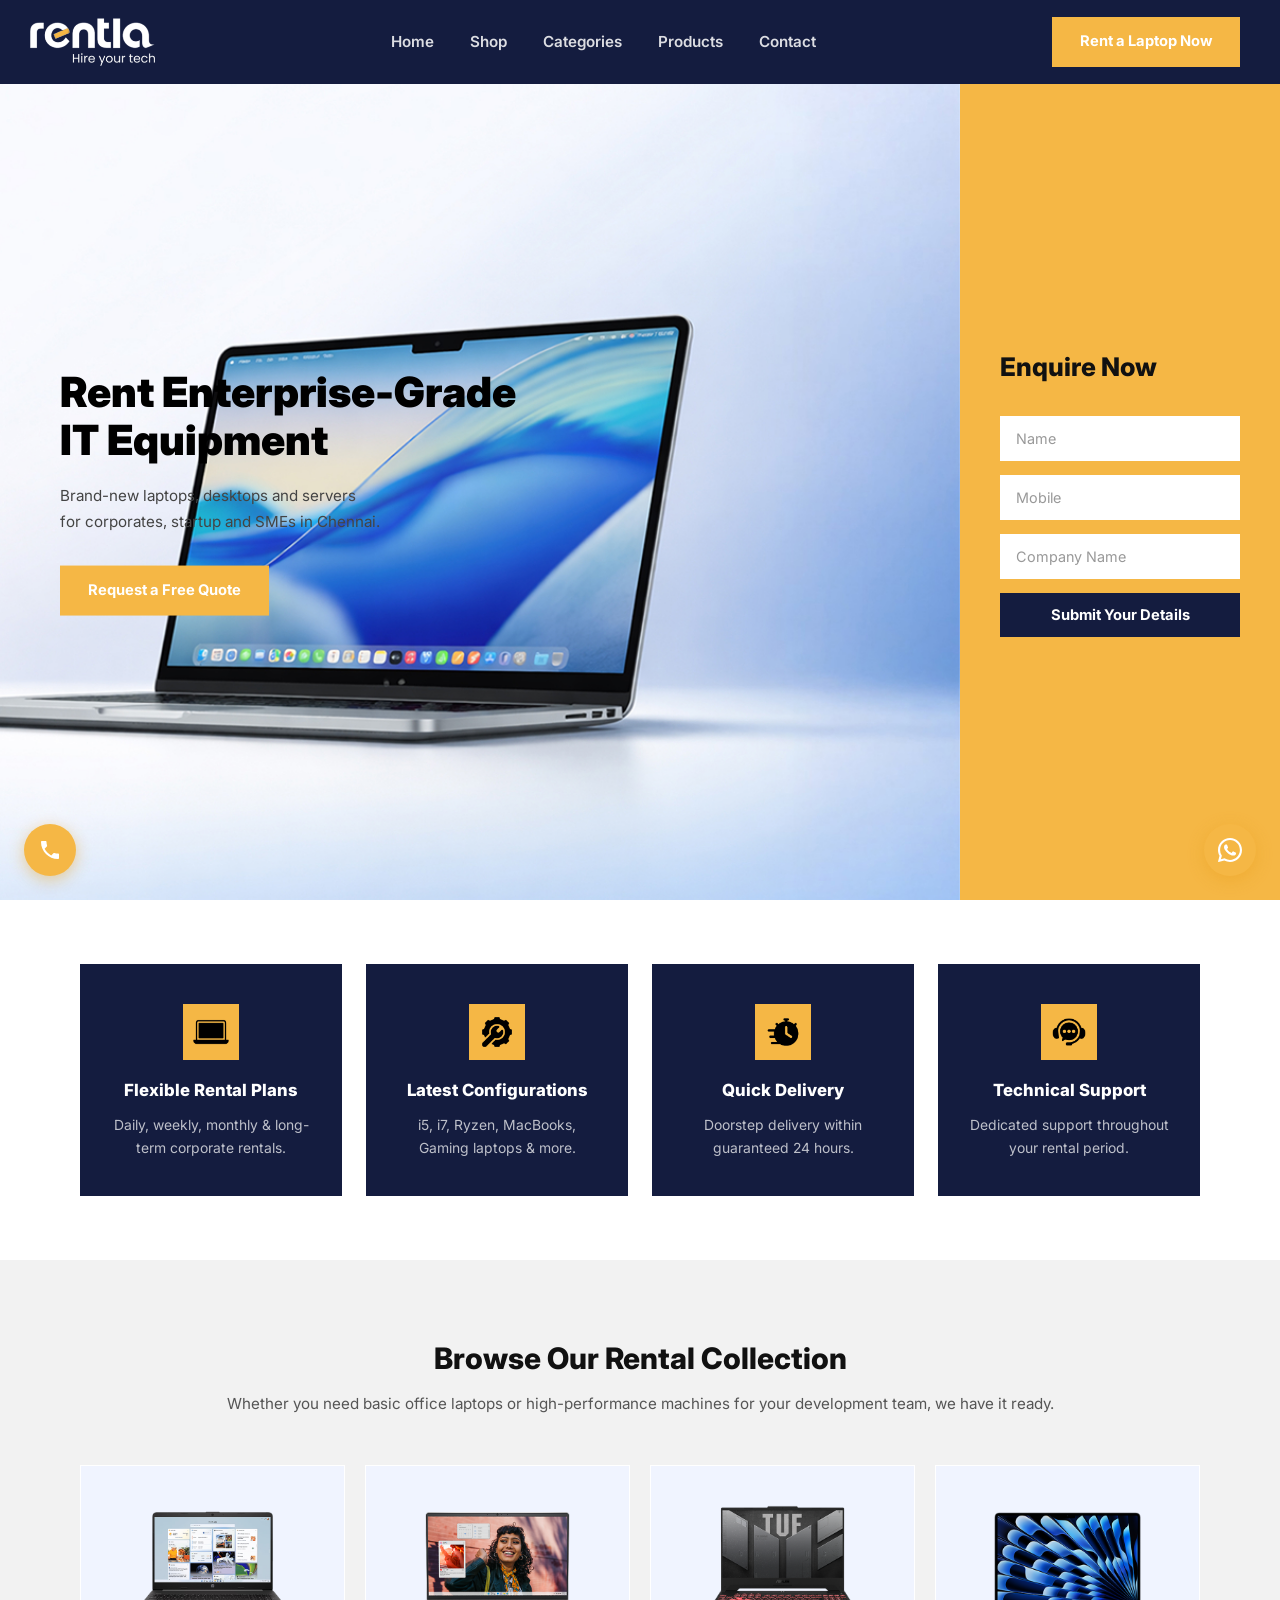
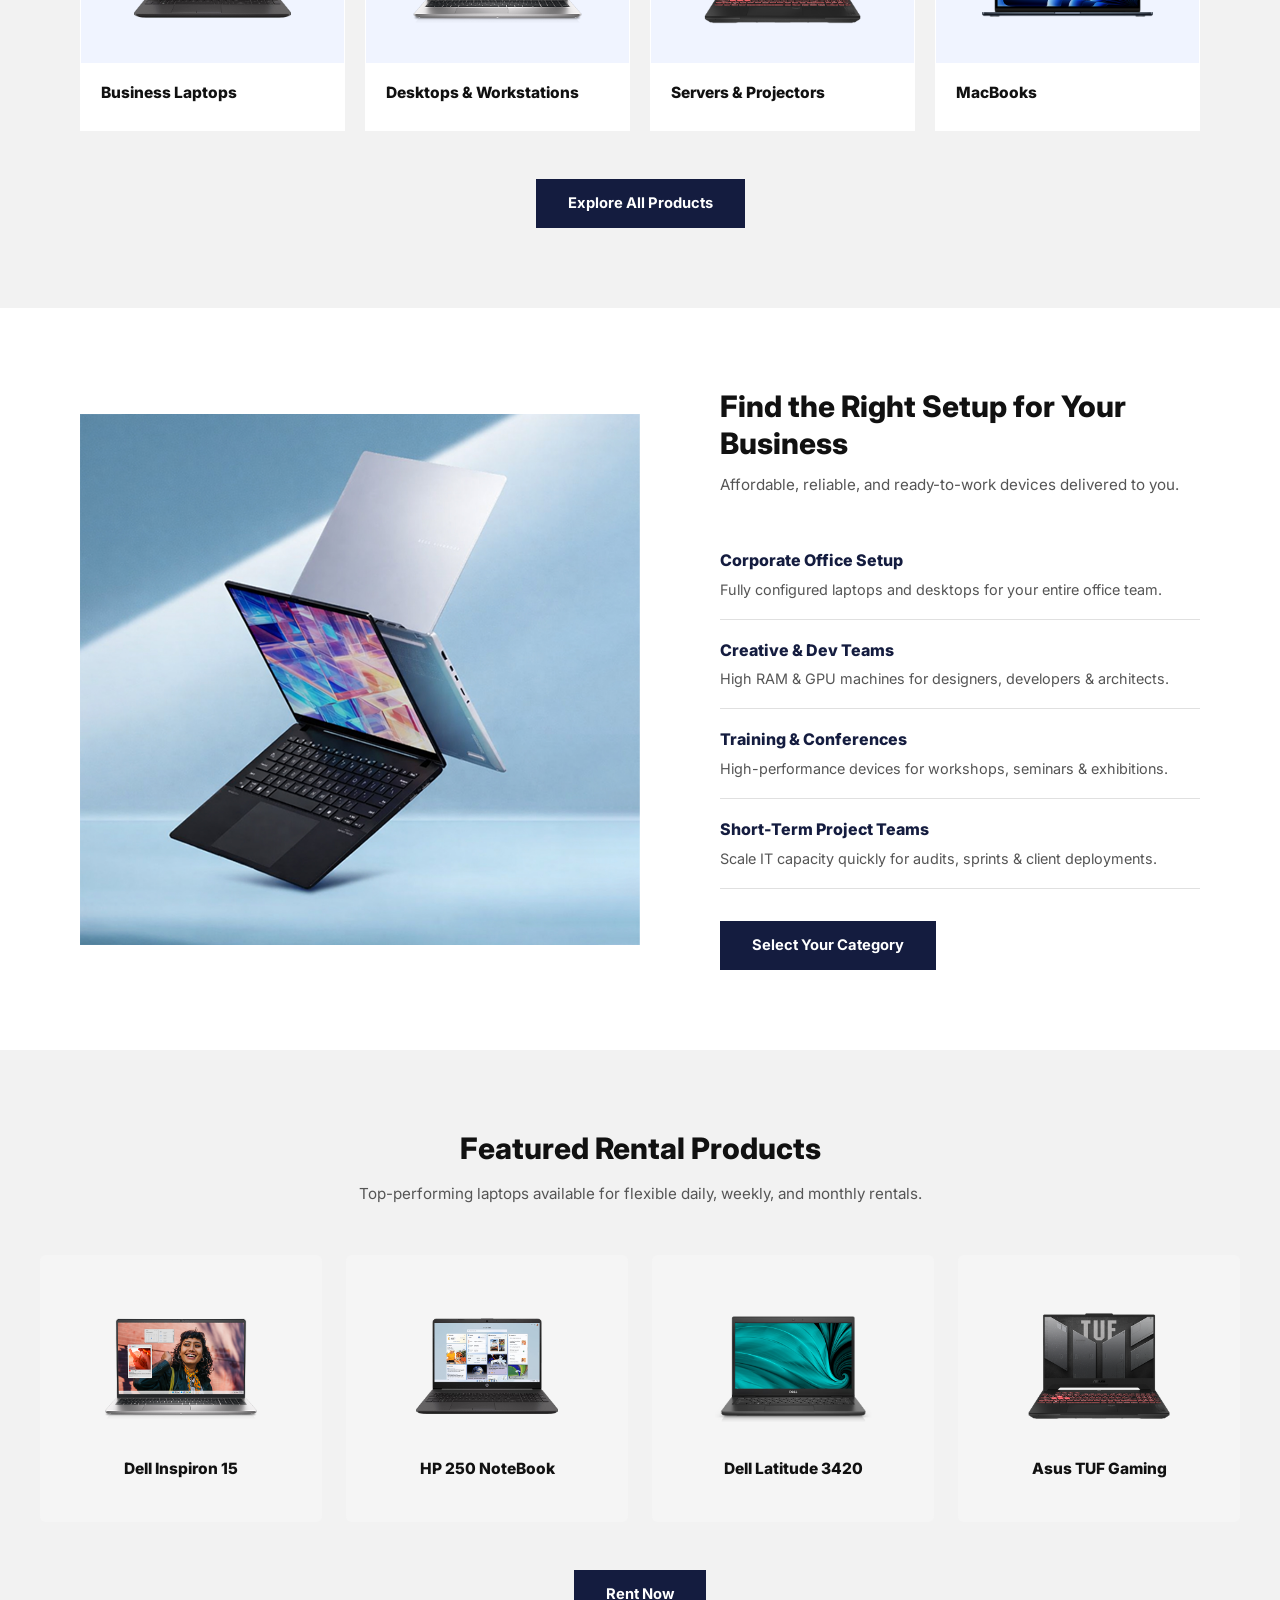
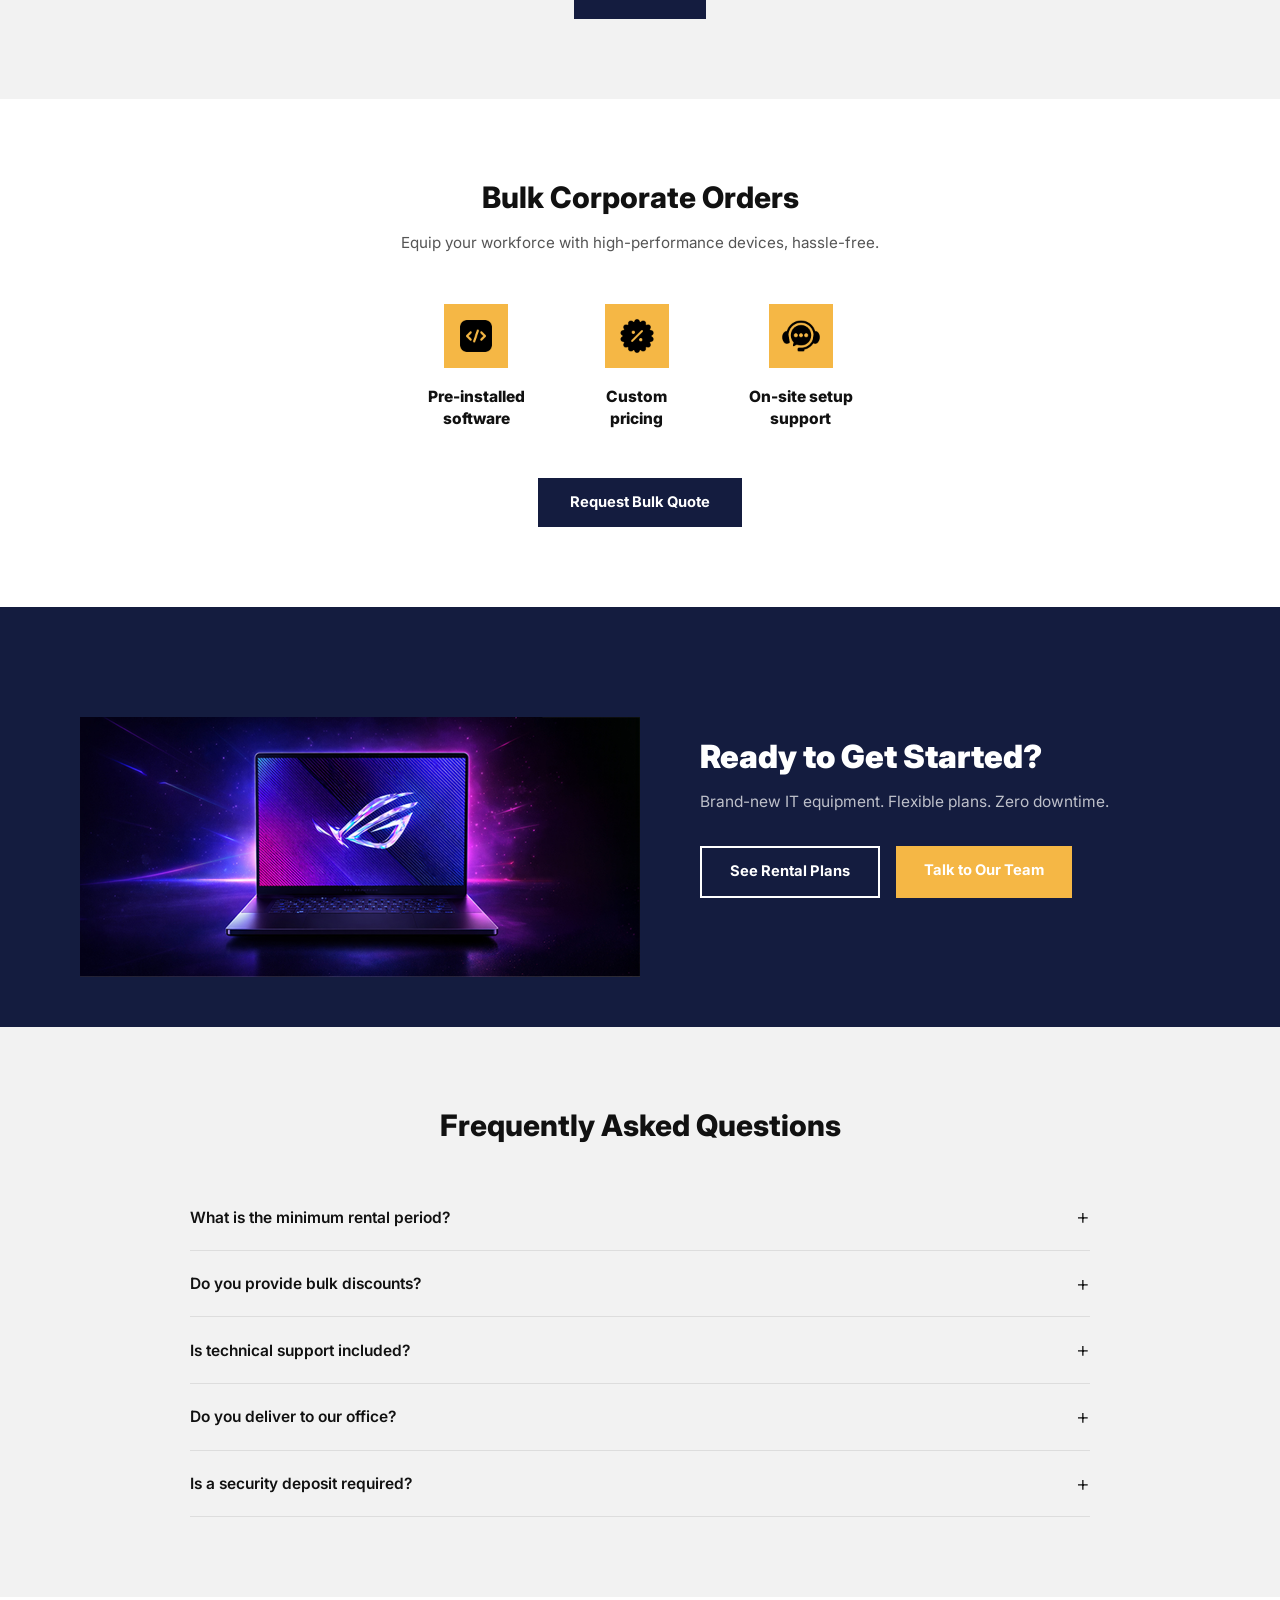
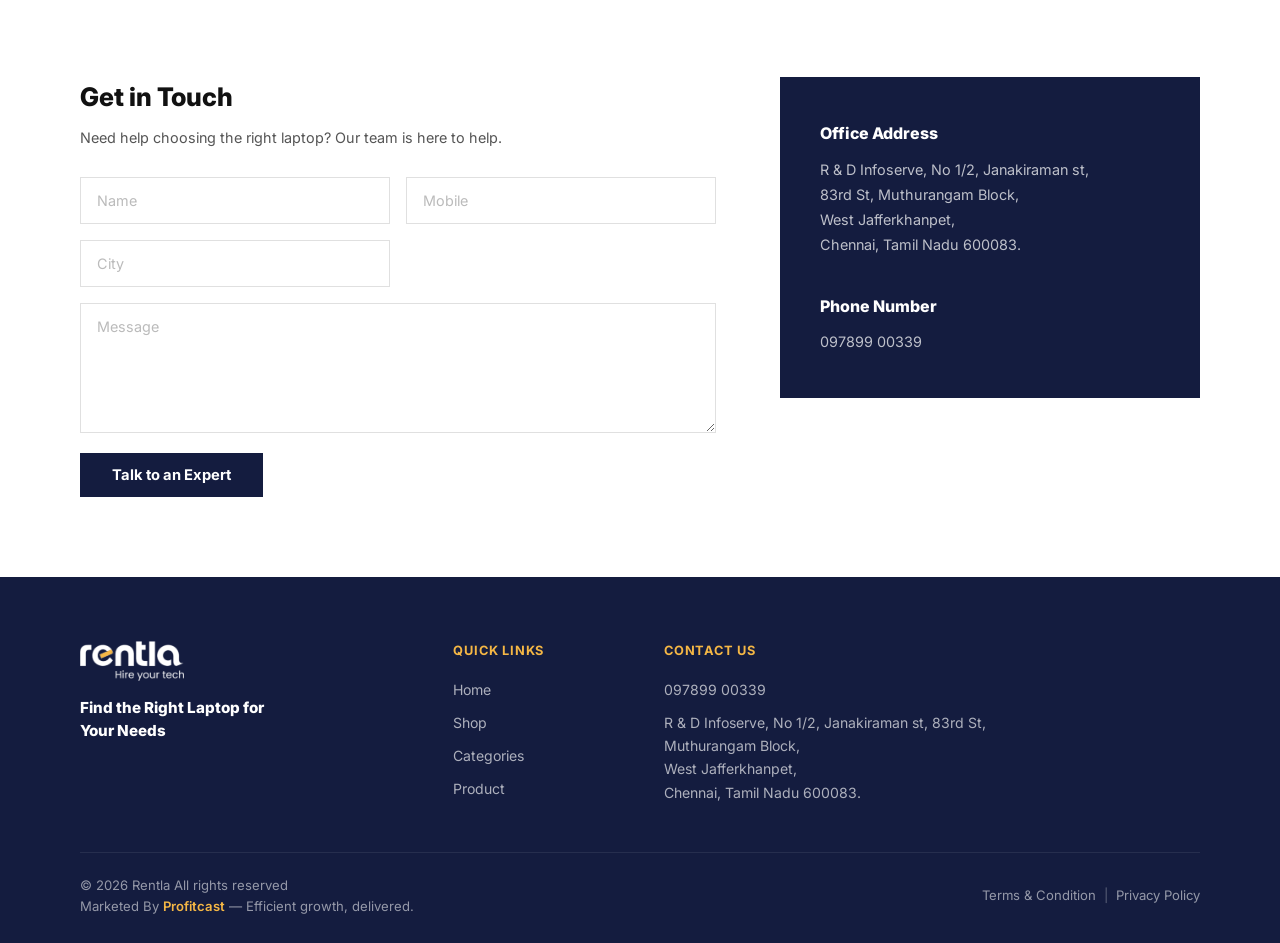
==== index.html @ 2c160d73 "Update project files" ====
<!DOCTYPE html>
<html lang="en">
<head>
  <meta charset="UTF-8" />
  <meta name="viewport" content="width=device-width, initial-scale=1.0" />
  <title>Rentla — Hire Your Tech</title>
  <link rel="stylesheet" href="rentla_style.css" />
  <link rel="preconnect" href="https://fonts.googleapis.com" />
  <link rel="preconnect" href="https://fonts.gstatic.com" crossorigin />
  <link href="https://fonts.googleapis.com/css2?family=Inter:wght@400;500;600;700;800;900&display=swap" rel="stylesheet" />
</head>
<body>

  <!-- ════════════════════════════════
       NAVBAR
  ════════════════════════════════ -->
  <header class="navbar" id="navbar">
    <div class="nav-inner">
      <a href="#home" class="nav-logo">
        <img src="assets/Logo.png" alt="Rentla" class="logo-img" onerror="this.style.display='none'" />
      
      </a>
      <nav class="nav-links">
        <a href="#home">Home</a>
        <a href="#shop">Shop</a>
        <a href="#categories">Categories</a>
        <a href="#products">Products</a>
        <a href="#contact">Contact</a>
      </nav>
      <a href="#contact" class="btn-yellow">Rent a Laptop Now</a>
      <button class="hamburger" id="hamburger"><span></span><span></span><span></span></button>
    </div>
    <div class="mobile-menu" id="mobileMenu">
      <a href="#home">Home</a>
      <a href="#shop">Shop</a>
      <a href="#categories">Categories</a>
      <a href="#products">Products</a>
      <a href="#contact">Contact</a>
    </div>
  </header>

  <!-- ════════════════════════════════
       SECTION 1 — HERO
  ════════════════════════════════ -->
  <section class="hero" id="home">
    <!-- Banner area with content -->
    <div class="hero-banner">
      <img src="assets/Section 1/Hero Banner 1.jpg" alt="Banner" class="hero-banner-img" />
      <div class="hero-text-block">
        <h1 class="hero-heading">Rent Enterprise-Grade IT Equipment</h1>
        <p class="hero-sub">Brand-new laptops, desktops and servers<br> for corporates, startup and SMEs in Chennai.</p>
        <a href="#contact" class="btn-yellow">Request a Free Quote</a>
      </div>
    </div>
    <!-- Form section -->
    <div class="hero-right">
      <div class="hero-form-section">
        <h2 class="form-title">Enquire Now</h2>
        <div class="enquire-form">
          <input type="text" placeholder="Name" class="ef-input" />
          <input type="tel" placeholder="Mobile" class="ef-input" />
          <input type="text" placeholder="Company Name" class="ef-input" />
          <button class="btn-navy btn-full hero-submit">Submit Your Details</button>
        </div>
      </div>
    </div>
  </section>

  <!-- ════════════════════════════════
       SECTION 2 — FEATURES (4 cards)
  ════════════════════════════════ -->
  <section class="features-section">
    <div class="features-inner">
      <div class="feature-card">
        <div class="feat-icon">
          <img src="assets/Section 2/Icon 1.png" alt="Flexible Rental Plans" />
        </div>
        <h3>Flexible Rental Plans</h3>
        <p>Daily, weekly, monthly &amp; long-term corporate rentals.</p>
      </div>
      <div class="feature-card">
        <div class="feat-icon">
          <img src="assets/Section 2/Icon 2.png" alt="Latest Configurations" />
        </div>
        <h3>Latest Configurations</h3>
        <p>i5, i7, Ryzen, MacBooks, Gaming laptops &amp; more.</p>
      </div>
      <div class="feature-card">
        <div class="feat-icon">
          <img src="assets/Section 2/Icon 3.png" alt="Quick Delivery" />
        </div>
        <h3>Quick Delivery</h3>
        <p>Doorstep delivery within guaranteed 24 hours.</p>
      </div>
      <div class="feature-card">
        <div class="feat-icon">
          <img src="assets/Section 2/Icon 4.png" alt="Technical Support" />
        </div>
        <h3>Technical Support</h3>
        <p>Dedicated support throughout your rental period.</p>
      </div>
    </div>
  </section>

  <!-- ════════════════════════════════
       SECTION 3 — BROWSE COLLECTION
  ════════════════════════════════ -->
  <section class="browse-section" id="shop">
    <div class="browse-inner">
      <h2 class="section-heading center">Browse Our Rental Collection</h2>
      <p class="section-sub center">Whether you need basic office laptops or high-performance machines for your development team, we have it ready.</p>
      <div class="browse-grid">
        <div class="browse-card">
            <div class="browse-img-wrap">
            <img src="assets/Section 3/Business Laptops.png" alt="Business Laptops" onerror="this.style.display='none'" />
          </div>
          <p class="browse-label">Business Laptops</p>
        </div>
        <div class="browse-card">
            <div class="browse-img-wrap">
            <img src="assets/Section 3/Student Budget Laptops.png" alt="Desktops & Workstations" onerror="this.style.display='none'" />
          </div>
          <p class="browse-label">Desktops &amp; Workstations</p>
        </div>
        <div class="browse-card">
            <div class="browse-img-wrap">
            <img src="assets/Section 3/Gaming Laptops.png" alt="Servers & Projectors" onerror="this.style.display='none'" />
          </div>
          <p class="browse-label">Servers &amp; Projectors</p>
        </div>
        <div class="browse-card">
            <div class="browse-img-wrap">
            <img src="assets/Section 3/Macbook.png" alt="MacBooks" onerror="this.style.display='none'" />
          </div>
          <p class="browse-label">MacBooks</p>
        </div>
      </div>
      <div class="section-cta-wrap">
        <a href="#shop" class="btn-navy">Explore All Products</a>
      </div>
    </div>
  </section>

  <!-- ════════════════════════════════
       SECTION 4 — FIND RIGHT LAPTOP
  ════════════════════════════════ -->
  <section class="find-section" id="categories">
    <div class="find-inner">
      <div class="find-image">
        <img src="assets/Section 4/Image.png" alt="Laptops" onerror="this.style.display='none'" />
        
      </div>
      <div class="find-content">
        <h2 class="section-heading">Find the Right Setup for Your Business</h2>
        <p class="section-sub">Affordable, reliable, and ready-to-work devices delivered to you.</p>
        <div class="find-list">
          <div class="find-item">
            <h4>Corporate Office Setup</h4>
            <p>Fully configured laptops and desktops for your entire office team.</p>
          </div>
          <div class="find-divider"></div>
          <div class="find-item">
            <h4>Creative &amp; Dev Teams</h4>
            <p>High RAM &amp; GPU machines for designers, developers &amp; architects.</p>
          </div>
          <div class="find-divider"></div>
          <div class="find-item">
            <h4>Training &amp; Conferences</h4>
            <p>High-performance devices for workshops, seminars &amp; exhibitions.</p>
          </div>
          <div class="find-divider"></div>
          <div class="find-item">
            <h4>Short-Term Project Teams</h4>
            <p>Scale IT capacity quickly for audits, sprints &amp; client deployments.</p>
          </div>
          <div class="find-divider"></div>
        </div>
        <a href="#contact" class="btn-navy" style="margin-top:32px;display:inline-block;">Select Your Category</a>
      </div>
    </div>
  </section>

  <!-- ════════════════════════════════
       SECTION 5 — FEATURED PRODUCTS
  ════════════════════════════════ -->
  <section class="products-section" id="products">
    <div class="products-inner">
      <h2 class="section-heading center">Featured Rental Products</h2>
      <p class="section-sub center">Top-performing laptops available for flexible daily, weekly, and monthly rentals.</p>
      <div class="products-grid">
            <div class="product-card">
              <div class="product-img-wrap">
            <img src="assets/Section 5/Lap 1.png" alt="Dell Inspiron 15" onerror="this.style.display='none'" />
              </div>
              <p class="product-label">Dell Inspiron 15</p>
            </div>
            <div class="product-card">
              <div class="product-img-wrap">
            <img src="assets/Section 5/Lap 2.png" alt="HP 250 NoteBook" onerror="this.style.display='none'" />
              </div>
              <p class="product-label">HP 250 NoteBook</p>
            </div>
            <div class="product-card">
              <div class="product-img-wrap">
            <img src="assets/Section 5/Lap 3.png" alt="Dell Latitude 3420" onerror="this.style.display='none'" />
              </div>
              <p class="product-label">Dell Latitude 3420</p>
            </div>
            <div class="product-card">
              <div class="product-img-wrap">
            <img src="assets/Section 5/Lap 4.png" alt="Asus TUF Gaming" onerror="this.style.display='none'" />
          </div>
          <p class="product-label">Asus TUF Gaming</p>
        </div>
      </div>
      <div class="section-cta-wrap">
        <a href="#contact" class="btn-navy">Rent Now</a>
      </div>
    </div>
  </section>

  <!-- ════════════════════════════════
       SECTION 6 — BULK CORPORATE
  ════════════════════════════════ -->
  <section class="bulk-section">
    <div class="bulk-inner">
      <h2 class="section-heading center">Bulk Corporate Orders</h2>
      <p class="section-sub center">Equip your workforce with high-performance devices, hassle-free.</p>
      <div class="bulk-grid">
        <div class="bulk-item">
          <div class="bulk-icon">
            <img src="assets/Section 6/Icon-1.png" alt="Pre-installed software" />
          </div>
          <p class="bulk-label">Pre-installed<br />software</p>
        </div>
        <div class="bulk-item">
          <div class="bulk-icon">
            <img src="assets/Section 6/Icon-2.png" alt="Custom pricing" />
          </div>
          <p class="bulk-label">Custom<br />pricing</p>
        </div>
        <div class="bulk-item">
          <div class="bulk-icon">
            <img src="assets/Section 6/Icon-3.png" alt="On-site setup support" />
          </div>
          <p class="bulk-label">On-site setup<br />support</p>
        </div>
      </div>
      <div class="section-cta-wrap">
        <a href="#contact" class="btn-navy">Request Bulk Quote</a>
      </div>
    </div>
  </section>

  <!-- ════════════════════════════════
       SECTION 7 — CTA BANNER
  ════════════════════════════════ -->
  <section class="cta-banner">
    <div class="cta-inner">
      <div class="cta-image">
        <img src="assets/Section 7/Image.jpg" alt="Gaming Laptop" onerror="this.style.display='none'" />
      </div>
      <div class="cta-content">
        <h2 class="cta-heading">Ready to Get Started?</h2>
        <p class="cta-sub">Brand-new IT equipment. Flexible plans. Zero downtime.</p>
        <div class="cta-btns">
          <a href="#contact" class="btn-outline-white">See Rental Plans</a>
          <a href="#contact" class="btn-yellow">Talk to Our Team</a>
        </div>
      </div>
    </div>
  </section>

  <!-- ════════════════════════════════
       SECTION 8 — FAQ
  ════════════════════════════════ -->
  <section class="faq-section" id="faq">
    <div class="faq-inner">
      <h2 class="section-heading center">Frequently Asked Questions</h2>
      <div class="faq-list">
        <div class="faq-item">
          <button class="faq-q" aria-expanded="false">
            <span>What is the minimum rental period?</span>
            <span class="faq-icon">+</span>
          </button>
          <div class="faq-ans">
            <p>Our minimum rental period is one day. We offer daily, weekly, monthly, and long-term plans built for corporate deployments — from temporary project requirements to full office infrastructure rollouts.</p>
          </div>
        </div>
        <div class="faq-item">
          <button class="faq-q" aria-expanded="false">
            <span>Do you provide bulk discounts?</span>
            <span class="faq-icon">+</span>
          </button>
          <div class="faq-ans">
            <p>Yes. We offer custom pricing for bulk corporate orders. Whether you need 5 devices or 500, our team prepares a tailored quote with dedicated account management and priority service support.</p>
          </div>
        </div>
        <div class="faq-item">
          <button class="faq-q" aria-expanded="false">
            <span>Is technical support included?</span>
            <span class="faq-icon">+</span>
          </button>
          <div class="faq-ans">
            <p>Yes. All rentals include free technical support for the full duration. Our team resolves most business-critical issues within 2–3 hours so your operations face zero unnecessary downtime.</p>
          </div>
        </div>
        <div class="faq-item">
          <button class="faq-q" aria-expanded="false">
            <span>Do you deliver to our office?</span>
            <span class="faq-icon">+</span>
          </button>
          <div class="faq-ans">
            <p>Yes. We guarantee office delivery within 24 hours across Chennai, including OMR, Guindy, and Tambaram — within a 25 km radius. On-site setup support is available for large corporate orders.</p>
          </div>
        </div>
        <div class="faq-item">
          <button class="faq-q" aria-expanded="false">
            <span>Is a security deposit required?</span>
            <span class="faq-icon">+</span>
          </button>
          <div class="faq-ans">
            <p>A refundable security deposit applies to all rentals. The amount depends on equipment type and rental duration, and is fully refunded at the close of your rental agreement.</p>
          </div>
        </div>
      </div>
    </div>
  </section>

  <!-- ════════════════════════════════
       SECTION 9 — CONTACT
  ════════════════════════════════ -->
  <section class="contact-section" id="contact">
    <div class="contact-inner">
      <!-- Left: form -->
      <div class="contact-form-side">
        <h2 class="contact-heading">Get in Touch</h2>
        <p class="contact-sub">Need help choosing the right laptop? Our team is here to help.</p>
        <div class="contact-form-grid">
          <input type="text" placeholder="Name" class="ct-input" />
          <input type="tel" placeholder="Mobile" class="ct-input" />
          <input type="text" placeholder="City" class="ct-input" />
          <textarea placeholder="Message" class="ct-input ct-textarea" rows="5"></textarea>
        </div>
        <button class="btn-navy contact-submit">Talk to an Expert</button>
      </div>
      <!-- Right: info card -->
      <div class="contact-info-card">
        <div class="info-block">
          <h4>Office Address</h4>
          <p>R &amp; D Infoserve, No 1/2, Janakiraman st,<br />83rd St, Muthurangam Block,<br />West Jafferkhanpet,<br />Chennai, Tamil Nadu 600083.</p>
        </div>
        <div class="info-block">
          <h4>Phone Number</h4>
          <p>097899 00339</p>
        </div>
      </div>
    </div>
  </section>

  <!-- ════════════════════════════════
       FOOTER
  ════════════════════════════════ -->
  <footer class="footer">
    <div class="footer-inner">
      <div class="footer-brand">
        <img src="assets/Logo.png" alt="Rentla" class="footer-logo" onerror="this.style.display='none'" />
       
        <p class="footer-tagline">Find the Right Laptop for<br />Your Needs</p>
      </div>
      <div class="footer-col">
        <h4 class="footer-heading">Quick Links</h4>
        <a href="#home">Home</a>
        <a href="#shop">Shop</a>
        <a href="#categories">Categories</a>
        <a href="#products">Product</a>
      </div>
      <div class="footer-col">
        <h4 class="footer-heading">Contact Us</h4>
        <p>097899 00339</p>
        <p>R &amp; D Infoserve, No 1/2, Janakiraman st, 83rd St, Muthurangam Block,<br />West Jafferkhanpet,<br />Chennai, Tamil Nadu 600083.</p>
      </div>
     
    </div>
    <div class="footer-bottom">
      <div>
        <p>© 2026 Rentla All rights reserved</p>
        <p>Marketed By <a href="https://www.profitcast.com" class="pc-link" target="_blank">Profitcast</a> — Efficient growth, delivered.</p>
      </div>
      <div class="footer-legal">
        <a href="#">Terms &amp; Condition</a>
        <span>|</span>
        <a href="#">Privacy Policy</a>
      </div>
    </div>
  </footer>

  <!-- FLOATING BUTTONS -->
  <a href="tel:+919789900339" class="float-wa float-left" aria-label="Call">
    <svg width="24" height="24" viewBox="0 0 24 24" fill="white"><path d="M6.62 10.79c1.44 2.83 3.76 5.14 6.59 6.59l2.2-2.2c.27-.27.67-.36 1.02-.24 1.12.37 2.33.57 3.57.57.55 0 1 .45 1 1V20c0 .55-.45 1-1 1-9.39 0-17-7.61-17-17 0-.55.45-1 1-1h3.5c.55 0 1 .45 1 1 0 1.25.2 2.45.57 3.57.11.35.03.74-.25 1.02l-2.2 2.2z"/></svg>
  </a>
  <a href="https://wa.me/919789900339" class="float-wa float-right" target="_blank" aria-label="WhatsApp">
    <svg width="24" height="24" viewBox="0 0 24 24" fill="white"><path d="M17.472 14.382c-.297-.149-1.758-.867-2.03-.967-.273-.099-.471-.148-.67.15-.197.297-.767.966-.94 1.164-.173.199-.347.223-.644.075-.297-.15-1.255-.463-2.39-1.475-.883-.788-1.48-1.761-1.653-2.059-.173-.297-.018-.458.13-.606.134-.133.298-.347.446-.52.149-.174.198-.298.298-.497.099-.198.05-.371-.025-.52-.075-.149-.669-1.612-.916-2.207-.242-.579-.487-.5-.669-.51-.173-.008-.371-.01-.57-.01-.198 0-.52.074-.792.372-.272.297-1.04 1.016-1.04 2.479 0 1.462 1.065 2.875 1.213 3.074.149.198 2.096 3.2 5.077 4.487.709.306 1.262.489 1.694.625.712.227 1.36.195 1.871.118.571-.085 1.758-.719 2.006-1.413.248-.694.248-1.289.173-1.413-.074-.124-.272-.198-.57-.347z"/><path d="M12 0C5.373 0 0 5.373 0 12c0 2.122.558 4.118 1.535 5.846L.057 23.429a.5.5 0 0 0 .514.571l5.701-1.496A11.94 11.94 0 0 0 12 24c6.627 0 12-5.373 12-12S18.627 0 12 0zm0 21.9a9.88 9.88 0 0 1-5.031-1.374l-.36-.214-3.733.979.996-3.648-.235-.374A9.865 9.865 0 0 1 2.1 12C2.1 6.534 6.534 2.1 12 2.1S21.9 6.534 21.9 12 17.466 21.9 12 21.9z"/></svg>
  </a>

  <script src="rentla_script.js"></script>
  <script>window.$zoho=window.$zoho || {};$zoho.salesiq=$zoho.salesiq||{ready:function(){}}</script><script id="zsiqscript" src="https://salesiq.zohopublic.in/widget?wc=siq452d824dff8b361546d7affd95828c3ce24833e0c19e27c3ea6c1179c3ddd22b" defer></script>
</body>
</html>
---- rentla_style.css ----
/* ══════════════════════════════════════════
   RENTLA — rentla_style.css
   Palette: Navy #141C3F | Yellow #F5B745 | Primary #FFFFFF | Secondary #F2F2F2
   Typography: Inter
   Sharp edges: border-radius: 0 everywhere
══════════════════════════════════════════ */

/* ── VARIABLES ── */
:root {
  --navy:       #141C3F;
  --navy-mid:   #1a2552;
  --navy-light: #202e65;
  --yellow:     #F5B745;
  --yellow-dark:#d99d2a;
  --primary:    #FFFFFF;
  --secondary:  #F2F2F2;
  --white:      #FFFFFF;
  --gray-bg:    #F2F2F2;
  --gray-light: #f7f7f7;
  --text:       #111111;
  --text-muted: #555555;
  --border:     #e0e0e0;
  --font:       'Inter', sans-serif;
  --max-w:      1360px;
  --sp-lg:      80px;
  --sp-md:      60px;
  --radius:     0;   /* Sharp edges everywhere */
}

/* ── RESET ── */
*, *::before, *::after { box-sizing: border-box; margin: 0; padding: 0; }
html { scroll-behavior: smooth; }
body { font-family: var(--font); color: var(--text); background: var(--white); line-height: 1.6; overflow-x: hidden; }
img { max-width: 100%; height: auto; display: block; }
a { text-decoration: none; color: inherit; }

/* ── SHARED ── */
.section-heading {
  font-size: 1.85rem;
  font-weight: 800;
  color: var(--text);
  margin-bottom: 14px;
  line-height: 1.25;
}
.section-heading.center { text-align: center; }
.section-sub {
  font-size: 0.95rem;
  color: var(--text-muted);
  line-height: 1.7;
  margin-bottom: 48px;
}
.section-sub.center { text-align: center; }
.section-cta-wrap { text-align: center; margin-top: 48px; }

/* ── BUTTONS — ALL SHARP ── */
.btn-yellow {
  display: inline-block;
  background: var(--yellow);
  color: var(--white);
  font-family: var(--font);
  font-size: 0.92rem;
  font-weight: 700;
  padding: 13px 28px;
  border: none;
  border-radius: var(--radius);
  cursor: pointer;
  transition: background 0.2s;
  white-space: nowrap;
}
.btn-yellow:hover { background: var(--yellow-dark); }

.btn-navy {
  display: inline-block;
  background: var(--navy);
  color: var(--white);
  font-family: var(--font);
  font-size: 0.92rem;
  font-weight: 700;
  padding: 13px 32px;
  border: none;
  border-radius: var(--radius);
  cursor: pointer;
  transition: background 0.2s;
  white-space: nowrap;
}
.btn-navy:hover { background: var(--navy-light); }

.btn-outline-white {
  display: inline-block;
  background: transparent;
  color: var(--white);
  font-family: var(--font);
  font-size: 0.92rem;
  font-weight: 700;
  padding: 12px 28px;
  border: 2px solid var(--white);
  border-radius: var(--radius);
  cursor: pointer;
  transition: all 0.2s;
  white-space: nowrap;
}
.btn-outline-white:hover { background: rgba(255,255,255,0.1); }

.btn-full { width: 100%; text-align: center; }

/* ══════════════════════════════════════════
   NAVBAR
══════════════════════════════════════════ */
.navbar {
  position: sticky;
  top: 0;
  z-index: 1000;
  background: var(--navy);
}
.nav-inner {
  max-width: var(--max-w);
  margin: 0 auto;
  padding: 0 40px;
  height: 84px;
  display: flex;
  align-items: center;
  gap: 48px;
}
.nav-logo { display: flex; align-items: flex-start; flex-direction: column; flex-shrink: 0; margin-left: -10px; }
.logo-img { height: 48px; width: auto; }
.logo-fallback { display: flex; flex-direction: column; line-height: 1; }
.logo-name {
  font-size: 1.6rem;
  font-weight: 900;
  font-style: italic;
  letter-spacing: -0.5px;
}
.logo-tag {
  font-size: 0.72rem;
  font-weight: 400;
  color: rgba(255,255,255,0.65);
  margin-top: 1px;
  letter-spacing: 0.2px;
}
.nav-links {
  display: flex;
  align-items: center;
  gap: 36px;
  flex: 1;
  justify-content: center;
}
.nav-links a {
  font-size: 0.95rem;
  font-weight: 600;
  color: rgba(255,255,255,0.85);
  transition: color 0.2s;
}
.nav-links a:hover { color: var(--white); }
.hamburger {
  display: none;
  flex-direction: column;
  gap: 5px;
  background: none;
  border: none;
  cursor: pointer;
  padding: 4px;
  margin-left: auto;
}
.hamburger span { display: block; width: 24px; height: 2px; background: var(--white); transition: all 0.3s; }
.mobile-menu {
  display: none;
  flex-direction: column;
  padding: 16px 40px 20px;
  border-top: 1px solid rgba(255,255,255,0.1);
  gap: 12px;
  background: var(--navy);
}
.mobile-menu.open { display: flex; }
.mobile-menu a { font-size: 0.95rem; font-weight: 600; color: rgba(255,255,255,0.85); padding: 6px 0; }

/* ══════════════════════════════════════════
   SECTION 1 — HERO
══════════════════════════════════════════ */
.hero {
  display: grid;
  grid-template-columns: 3fr 1fr;
  min-height: calc(100vh - 84px);
  position: relative;
}

/* Banner area with content */
.hero-banner {
  padding: 0;
  display: grid;
  grid-template-rows: 1fr;
  position: relative;
  min-height: calc(100vh - 84px);
  overflow: hidden;
  width: 100%;
}
.hero-banner-img {
  width: 100%;
  height: 100%;
  min-height: calc(100vh - 84px);
  object-fit: cover;
  object-position:right center;
  display: block;
  grid-row: 1;
  grid-column: 1;
}
.hero-text-block {
  max-width: 500px;
  position: absolute;
  top: 50%;
  left: 60px;
  transform: translateY(-50%);
  z-index: 2;
  padding: 0;
  grid-row: 1;
  grid-column: 1;
}
.hero-heading {
  font-size: 2.6rem;
  font-weight: 900;
  color: #000000;
  line-height: 1.15;
  margin-bottom: 18px;
}
.hero-sub {
  font-size: 0.95rem;
  color: #444444;
  line-height: 1.7;
  margin-bottom: 32px;
}

/* Right: yellow/amber form panel */
.hero-right {
  display: flex;
  flex-direction: column;
  justify-content: center;
  position: relative;
  min-height: calc(100vh - 84px);
  height: 100%;
  z-index: 10;
  overflow: hidden;
}
.hero-form-section {
  background: var(--yellow);
  padding: 56px 40px;
  display: flex;
  flex-direction: column;
  justify-content: center;
  position: relative;
  height: 100%;
  min-height: calc(100vh - 84px);
}
.form-title {
  font-size: 1.6rem;
  font-weight: 800;
  color: var(--text);
  margin-bottom: 28px;
}
.enquire-form { display: flex; flex-direction: column; gap: 14px; }
.ef-input {
  width: 100%;
  background: var(--white);
  border: none;
  border-radius: var(--radius);
  padding: 14px 16px;
  font-family: var(--font);
  font-size: 0.9rem;
  color: var(--text);
  outline: none;
  transition: box-shadow 0.2s;
}
.ef-input::placeholder { color: #999; }
.ef-input:focus { box-shadow: 0 0 0 2px var(--navy); }

/* ══════════════════════════════════════════
   SECTION 2 — FEATURES
══════════════════════════════════════════ */
.features-section { background: var(--primary); padding: 64px 80px; }
.features-inner {
  max-width: var(--max-w);
  margin: 0 auto;
  display: grid;
  grid-template-columns: repeat(4, 1fr);
  gap: 24px;
}
.feature-card {
  background: var(--navy);
  padding: 40px 28px 36px;
  display: flex;
  flex-direction: column;
  align-items: center;
  gap: 20px;
  border-radius: var(--radius);
  transition: transform 0.2s;
}
.feature-card:hover { transform: translateY(-4px); }
.feat-icon {
  width: 56px;
  height: 56px;
  background: var(--yellow);
  border-radius: var(--radius);
  display: flex;
  align-items: center;
  justify-content: center;
  flex-shrink: 0;
}
.feat-icon img {
  width: 100%;
  height: 100%;
  object-fit: contain;
  display: block;
}
.feature-card h3 {
  font-size: 1.05rem;
  font-weight: 800;
  color: var(--white);
  line-height: 1.3;
  text-align: center;
  width: 100%;
}
.feature-card p {
  font-size: 0.87rem;
  color: rgba(255,255,255,0.72);
  line-height: 1.65;
  margin-top: -8px;
  text-align: center;
  width: 100%;
}

/* ══════════════════════════════════════════
   SECTION 3 — BROWSE COLLECTION
══════════════════════════════════════════ */
.browse-section { background: var(--secondary); padding: var(--sp-lg) 80px; }
.browse-inner { max-width: var(--max-w); margin: 0 auto; }
.browse-grid {
  display: grid;
  grid-template-columns: repeat(4, 1fr);
  gap: 20px;
}
.browse-card {
  background: var(--white);
  border-radius: var(--radius);
  overflow: hidden;
  padding: 0 0 24px;
  border: 1.5px solid transparent;
  transition: border-color 0.2s, box-shadow 0.2s;
  cursor: pointer;
}
.browse-card:hover { border-color: var(--navy); box-shadow: 0 4px 16px rgba(0,0,0,0.08); }
.browse-card.active { border-color: var(--navy); }
.browse-img-wrap {
  position: relative;
  width: 100%;
  aspect-ratio: 4/3;
  background: #f0f4ff;
  display: flex;
  align-items: center;
  justify-content: center;
  overflow: hidden;
}
.browse-img-wrap img { width: 100%; max-width: 100%; height: auto; object-fit: contain; padding: 20px; }
.browse-label {
  font-size: 0.97rem;
  font-weight: 800;
  color: var(--text);
  padding: 18px 20px 0;
}
.browse-label.navy { color: var(--navy); }

/* ══════════════════════════════════════════
   SECTION 4 — FIND RIGHT LAPTOP
══════════════════════════════════════════ */
.find-section { background: var(--primary); padding: var(--sp-lg) 80px; }
.find-inner {
  max-width: var(--max-w);
  margin: 0 auto;
  display: grid;
  grid-template-columns: 560px 1fr;
  gap: 80px;
  align-items: center;
}
/* .find-image {
  position: relative;
  border-radius: var(--radius);
  overflow: hidden;
  min-height: 440px;
  background: #ddeaff;
  display: flex;
  align-items: center;
  justify-content: center;
} */
.find-image img { width: 100%; max-width: 100%; height: auto; object-fit: cover; }
.find-content .section-heading { margin-bottom: 10px; }
.find-content .section-sub { margin-bottom: 32px; }
.find-list { margin-top: 28px; }
.find-item { padding: 18px 0; }
.find-item h4 {
  font-size: 1rem;
  font-weight: 800;
  color: var(--navy);
  margin-bottom: 4px;
}
.find-item p { font-size: 0.9rem; color: var(--text-muted); line-height: 1.6; }
.find-divider { height: 1px; background: var(--border); }

/* ══════════════════════════════════════════
   SECTION 5 — FEATURED PRODUCTS
══════════════════════════════════════════ */
.products-section {
  background: var(--secondary);
  padding: 80px 0;
}
.products-inner {
  max-width: var(--max-w);
  margin: 0 auto;
  padding: 0 40px;
}
.products-grid {
  display: grid;
  grid-template-columns: repeat(4, 1fr);
  gap: 24px;
  margin-bottom: 48px;
}
.product-card {
  background: #f5f5f5;
  border-radius: 6px;
  padding: 40px;
  display: flex;
  flex-direction: column;
  align-items: center;
  text-align: center;
  transition: transform 0.2s;
  cursor: pointer;
}
.product-card:hover { transform: translateY(-4px); }
.product-img-wrap {
  display: flex;
  align-items: center;
  justify-content: center;
  position: relative;
  margin-bottom: 20px;
  width: 100%;
}
.product-img-wrap img {
  max-width: 220px;
  width: 100%;
  height: auto;
  object-fit: contain;
  display: block;
}
.product-label {
  font-size: 0.97rem;
  font-weight: 800;
  color: var(--text);
  text-align: center;
  margin: 0;
}

/* ══════════════════════════════════════════
   SECTION 6 — BULK CORPORATE
══════════════════════════════════════════ */
.bulk-section { background: var(--primary); padding: var(--sp-lg) 80px; }
.bulk-inner { max-width: var(--max-w); margin: 0 auto; }
.bulk-grid {
  display: flex;
  justify-content: center;
  gap: 80px;
  margin-top: 16px;
}
.bulk-item { display: flex; flex-direction: column; align-items: center; gap: 18px; max-width: 200px; }
.bulk-icon {
  width: 64px;
  height: 64px;
  background: var(--yellow);
  border-radius: var(--radius);
  display: flex;
  align-items: center;
  justify-content: center;
  flex-shrink: 0;
}
.bulk-icon img {
  width: 100%;
  height: 100%;
  object-fit: contain;
  display: block;
}
.bulk-label {
  font-size: 0.97rem;
  font-weight: 800;
  color: var(--text);
  text-align: center;
  line-height: 1.4;
}

/* ══════════════════════════════════════════
   SECTION 7 — CTA BANNER
══════════════════════════════════════════ */
.cta-banner { background: var(--navy); }
.cta-inner {
  max-width: var(--max-w);
  margin: 0 auto;
  padding: 0 80px;
  display: grid;
  grid-template-columns: 560px 1fr;
  gap: 60px;
  align-items: center;
  min-height: 420px;
}
.cta-image {
  position: relative;
  min-height: 320px;
  display: flex;
  align-items: flex-end;
  justify-content: center;
}
.cta-image img { max-width: 100%; max-height: 380px; height: auto; object-fit: contain; }
.cta-content { padding: 60px 0; }
.cta-heading {
  font-size: 2rem;
  font-weight: 900;
  color: var(--white);
  margin-bottom: 12px;
  line-height: 1.25;
}
.cta-sub {
  font-size: 0.97rem;
  color: rgba(255,255,255,0.72);
  line-height: 1.65;
  margin-bottom: 32px;
}
.cta-btns { display: flex; gap: 16px; flex-wrap: wrap; }

/* ══════════════════════════════════════════
   SECTION 8 — FAQ
══════════════════════════════════════════ */
.faq-section { background: var(--secondary); padding: var(--sp-lg) 80px; }
.faq-inner { max-width: var(--max-w); margin: 0 auto; }
.faq-list { max-width: 900px; margin: 0 auto; margin-top: 40px; }
.faq-item { border-bottom: 1px solid #ddd; }
.faq-q {
  width: 100%;
  background: none;
  border: none;
  display: flex;
  align-items: center;
  justify-content: space-between;
  padding: 22px 0;
  cursor: pointer;
  font-family: var(--font);
  font-size: 0.97rem;
  font-weight: 600;
  color: var(--text);
  text-align: left;
  gap: 24px;
  transition: color 0.2s;
}
.faq-q:hover { color: var(--navy); }
.faq-icon {
  font-size: 1.35rem;
  font-weight: 300;
  color: var(--text);
  flex-shrink: 0;
  line-height: 1;
  transition: transform 0.25s;
}
.faq-q[aria-expanded="true"] .faq-icon { transform: rotate(45deg); }
.faq-ans {
  max-height: 0;
  overflow: hidden;
  transition: max-height 0.35s ease, padding 0.25s;
}
.faq-ans.open { max-height: 300px; padding-bottom: 20px; }
.faq-ans p { font-size: 0.92rem; color: var(--text-muted); line-height: 1.75; }

/* ══════════════════════════════════════════
   SECTION 9 — CONTACT
══════════════════════════════════════════ */
.contact-section { background: var(--primary); padding: var(--sp-lg) 80px; }
.contact-inner {
  max-width: var(--max-w);
  margin: 0 auto;
  display: grid;
  grid-template-columns: 1fr 420px;
  gap: 64px;
  align-items: start;
}
.contact-heading {
  font-size: 1.6rem;
  font-weight: 800;
  color: var(--text);
  margin-bottom: 8px;
}
.contact-sub { font-size: 0.9rem; color: var(--text-muted); margin-bottom: 28px; }
.contact-form-grid {
  display: grid;
  grid-template-columns: 1fr 1fr;
  gap: 16px;
  margin-bottom: 16px;
}
.ct-input {
  width: 100%;
  background: var(--white);
  border: 1.5px solid var(--border);
  border-radius: var(--radius);
  padding: 14px 16px;
  font-family: var(--font);
  font-size: 0.9rem;
  color: var(--text);
  outline: none;
  transition: border-color 0.2s;
}
.ct-input:focus { border-color: var(--navy); }
.ct-input::placeholder { color: #bbb; }
.ct-textarea { grid-column: 1 / -1; resize: vertical; min-height: 130px; }
.contact-submit { margin-top: 4px; }
/* Info card */
.contact-info-card {
  background: var(--navy);
  padding: 44px 40px;
  border-radius: var(--radius);
  display: flex;
  flex-direction: column;
  gap: 36px;
}
.info-block h4 {
  font-size: 1rem;
  font-weight: 800;
  color: var(--white);
  margin-bottom: 10px;
}
.info-block p {
  font-size: 0.9rem;
  color: rgba(255,255,255,0.72);
  line-height: 1.75;
}

/* ══════════════════════════════════════════
   FOOTER
══════════════════════════════════════════ */
.footer { background: var(--navy); padding: 64px 80px 0; }
.footer-inner {
  max-width: var(--max-w);
  margin: 0 auto;
  display: grid;
  grid-template-columns: 2fr 1fr 2fr 1fr;
  gap: 48px;
  padding-bottom: 48px;
  border-bottom: 1px solid rgba(255,255,255,0.08);
}
.footer-logo { height: 40px; width: auto; margin-bottom: 10px; }
.footer-logo-fallback { display: flex; flex-direction: column; line-height: 1; margin-bottom: 10px; }
.footer-logo-name {
  font-size: 1.5rem;
  font-weight: 900;
  font-style: italic;
  color: var(--white);
  letter-spacing: -0.5px;
}
.footer-logo-tag {
  font-size: 0.7rem;
  font-weight: 400;
  color: rgba(255,255,255,0.55);
  margin-top: 1px;
}
.footer-tagline {
  font-size: 0.95rem;
  font-weight: 800;
  color: var(--white);
  line-height: 1.5;
  margin-top: 16px;
}
.footer-col { display: flex; flex-direction: column; gap: 10px; }
.footer-heading {
  font-size: 0.8rem;
  font-weight: 700;
  color: var(--yellow);
  letter-spacing: 0.8px;
  text-transform: uppercase;
  margin-bottom: 6px;
}
.footer-col a, .footer-col p {
  font-size: 0.88rem;
  color: rgba(255,255,255,0.65);
  line-height: 1.65;
  transition: color 0.2s;
}
.footer-col a:hover { color: var(--white); }
.footer-bottom {
  max-width: var(--max-w);
  margin: 0 auto;
  padding: 22px 0 26px;
  display: flex;
  align-items: center;
  justify-content: space-between;
  gap: 20px;
  flex-wrap: wrap;
}
.footer-bottom p { font-size: 0.82rem; color: rgba(255,255,255,0.55); }
.pc-link { color: var(--yellow); font-weight: 600; }
.footer-legal {
  display: flex;
  gap: 8px;
  align-items: center;
  font-size: 0.82rem;
  color: rgba(255,255,255,0.55);
}
.footer-legal a:hover { color: var(--white); }
.footer-legal span { color: rgba(255,255,255,0.3); }

/* ══════════════════════════════════════════
   FLOATING BUTTONS
══════════════════════════════════════════ */
.float-wa {
  position: fixed;
  bottom: 24px;
  width: 52px;
  height: 52px;
  background: var(--yellow);
  border-radius: 50%;
  display: flex;
  align-items: center;
  justify-content: center;
  box-shadow: 0 4px 16px rgba(232,160,32,0.45);
  z-index: 999;
  transition: transform 0.2s, box-shadow 0.2s;
}
.float-wa:hover { transform: scale(1.08); box-shadow: 0 6px 24px rgba(232,160,32,0.55); }
.float-left { left: 24px; }
.float-right { right: 24px; }

/* ══════════════════════════════════════════
   RESPONSIVE
══════════════════════════════════════════ */
@media (max-width: 1200px) {
  .features-inner { grid-template-columns: repeat(2, 1fr); }
  .browse-grid { grid-template-columns: repeat(2, 1fr); }
  .find-inner { grid-template-columns: 1fr 1fr; gap: 48px; }
  .cta-inner { grid-template-columns: 1fr 1fr; padding: 0 48px; }
  .footer-inner { grid-template-columns: 1fr 1fr; gap: 32px; }
  .products-grid { grid-template-columns: repeat(2, 1fr); }
}

/* Tablet View (≤1024px) */
@media (max-width: 1024px) {
  .hero-heading { font-size: 2.2rem; }
  .hero-sub { font-size: 0.9rem; }
  .hero-banner-img { object-fit: cover; }
  .hero-form-section { padding: 48px 32px; }
}

/* Mobile View (≤768px) */
@media (max-width: 768px) {
  /* Header - Mobile Layout */
  .nav-inner {
    padding: 0 20px;
    justify-content: center;
    gap: 0;
    position: relative;
  }
  .nav-logo {
    margin-left: auto;
    margin-right: auto;
    position: absolute;
    left: 50%;
    transform: translateX(-50%);
  }
  .nav-links,
  .nav-inner > .btn-yellow {
    display: none;
  }
  .hamburger {
    display: flex;
    margin-left: auto;
    position: relative;
    z-index: 10;
  }

  /* Hero Section - Mobile Stacking */
  .hero {
    grid-template-columns: 1fr;
    min-height: auto;
    display: flex;
    flex-direction: column;
  }
  .hero-banner {
    padding: 40px 20px 0;
    min-height: auto;
    order: 1;
    position: relative;
    display: flex;
    flex-direction: column;
    background: none;
    overflow: visible;
    grid-template-rows: none;
  }
  .hero-banner-img {
    order: 4;
    width: 100%;
    height: auto;
    min-height: auto;
    max-height: 400px;
    object-fit: contain;
    object-position: center;
    margin: 0 auto 32px;
    padding: 0 20px;
    position: relative;
    display: block;
    grid-row: auto;
    grid-column: auto;
  }
  .hero-text-block {
    position: relative;
    top: auto;
    left: auto;
    transform: none;
    max-width: 100%;
    order: 1;
    margin-bottom: 24px;
    padding: 0;
    z-index: 1;
  }
  .hero-heading {
    font-size: 1.8rem;
    margin-bottom: 16px;
  }
  .hero-sub {
    font-size: 0.9rem;
    margin-bottom: 24px;
  }
  .hero-text-block .btn-yellow {
    display: inline-block;
    width: auto;
    margin-bottom: 32px;
  }
  .hero-right {
    min-height: auto;
    order: 5;
    position: relative;
    width: 100%;
    z-index: 1;
  }
  .hero-form-section {
    padding: 40px 20px;
    min-height: auto;
    height: auto;
  }

  /* Other Sections */
  .features-section { padding: 48px 20px; }
  .browse-section,
  .find-section,
  .bulk-section,
  .faq-section,
  .contact-section {
    padding: 48px 20px;
  }
  .products-section { padding: 60px 0; }
  .products-inner { padding: 0 20px; }
  .products-grid { grid-template-columns: 1fr; gap: 20px; }
  .find-inner { grid-template-columns: 1fr; }
  .contact-inner { grid-template-columns: 1fr; }
  .cta-inner { grid-template-columns: 1fr; padding: 40px 20px; }
  .cta-image { min-height: 200px; }
  .footer { padding: 40px 20px 0; }
  .footer-inner { grid-template-columns: 1fr; }
  .bulk-grid { flex-direction: column; align-items: center; gap: 40px; }
  .browse-grid { grid-template-columns: 1fr 1fr; }
  .features-inner { grid-template-columns: 1fr; }
  .contact-form-grid { grid-template-columns: 1fr; }
  .footer-bottom { flex-direction: column; align-items: flex-start; }
  .cta-btns { flex-direction: column; }
  .product-card { padding: 30px 20px; }
}

/* Small Mobile (≤600px) */
@media (max-width: 600px) {
  .hero-heading { font-size: 1.6rem; }
  .hero-sub { font-size: 0.85rem; }
  .browse-grid { grid-template-columns: 1fr; }
  .hero-banner-img {
    max-height: 300px;
    padding: 0 10px;
  }
}

/* ═══════════════════════════════════════════
   THANK YOU PAGE
═══════════════════════════════════════════ */
.thankyou-section {
  min-height: calc(100vh - 84px);
  display: flex;
  align-items: center;
  justify-content: center;
  background: var(--white);
  padding: 60px 20px;
}

.thankyou-inner {
  max-width: var(--max-w);
  width: 100%;
  margin: 0 auto;
}

.thankyou-content {
  display: flex;
  justify-content: center;
  align-items: center;
}

.thankyou-text {
  max-width: 600px;
  text-align: center;
}

.thankyou-heading {
  font-size: 2.8rem;
  font-weight: 900;
  color: var(--text);
  line-height: 1.2;
  margin-bottom: 24px;
}

.thankyou-message {
  font-size: 1.05rem;
  color: var(--text-muted);
  line-height: 1.7;
  margin-bottom: 40px;
}

.thankyou-btn {
  display: inline-block;
  padding: 16px 40px;
  font-size: 1rem;
  font-weight: 700;
  background: var(--navy);
  color: var(--white);
  border: none;
  cursor: pointer;
  transition: background 0.3s;
}

.thankyou-btn:hover {
  background: var(--navy-mid);
}

/* Responsive Thank You Page */
@media (max-width: 900px) {
  .thankyou-heading {
    font-size: 2.2rem;
  }
  
  .thankyou-text {
    max-width: 100%;
  }
}

@media (max-width: 600px) {
  .thankyou-heading {
    font-size: 1.8rem;
  }
  
  .thankyou-message {
    font-size: 0.95rem;
  }
}
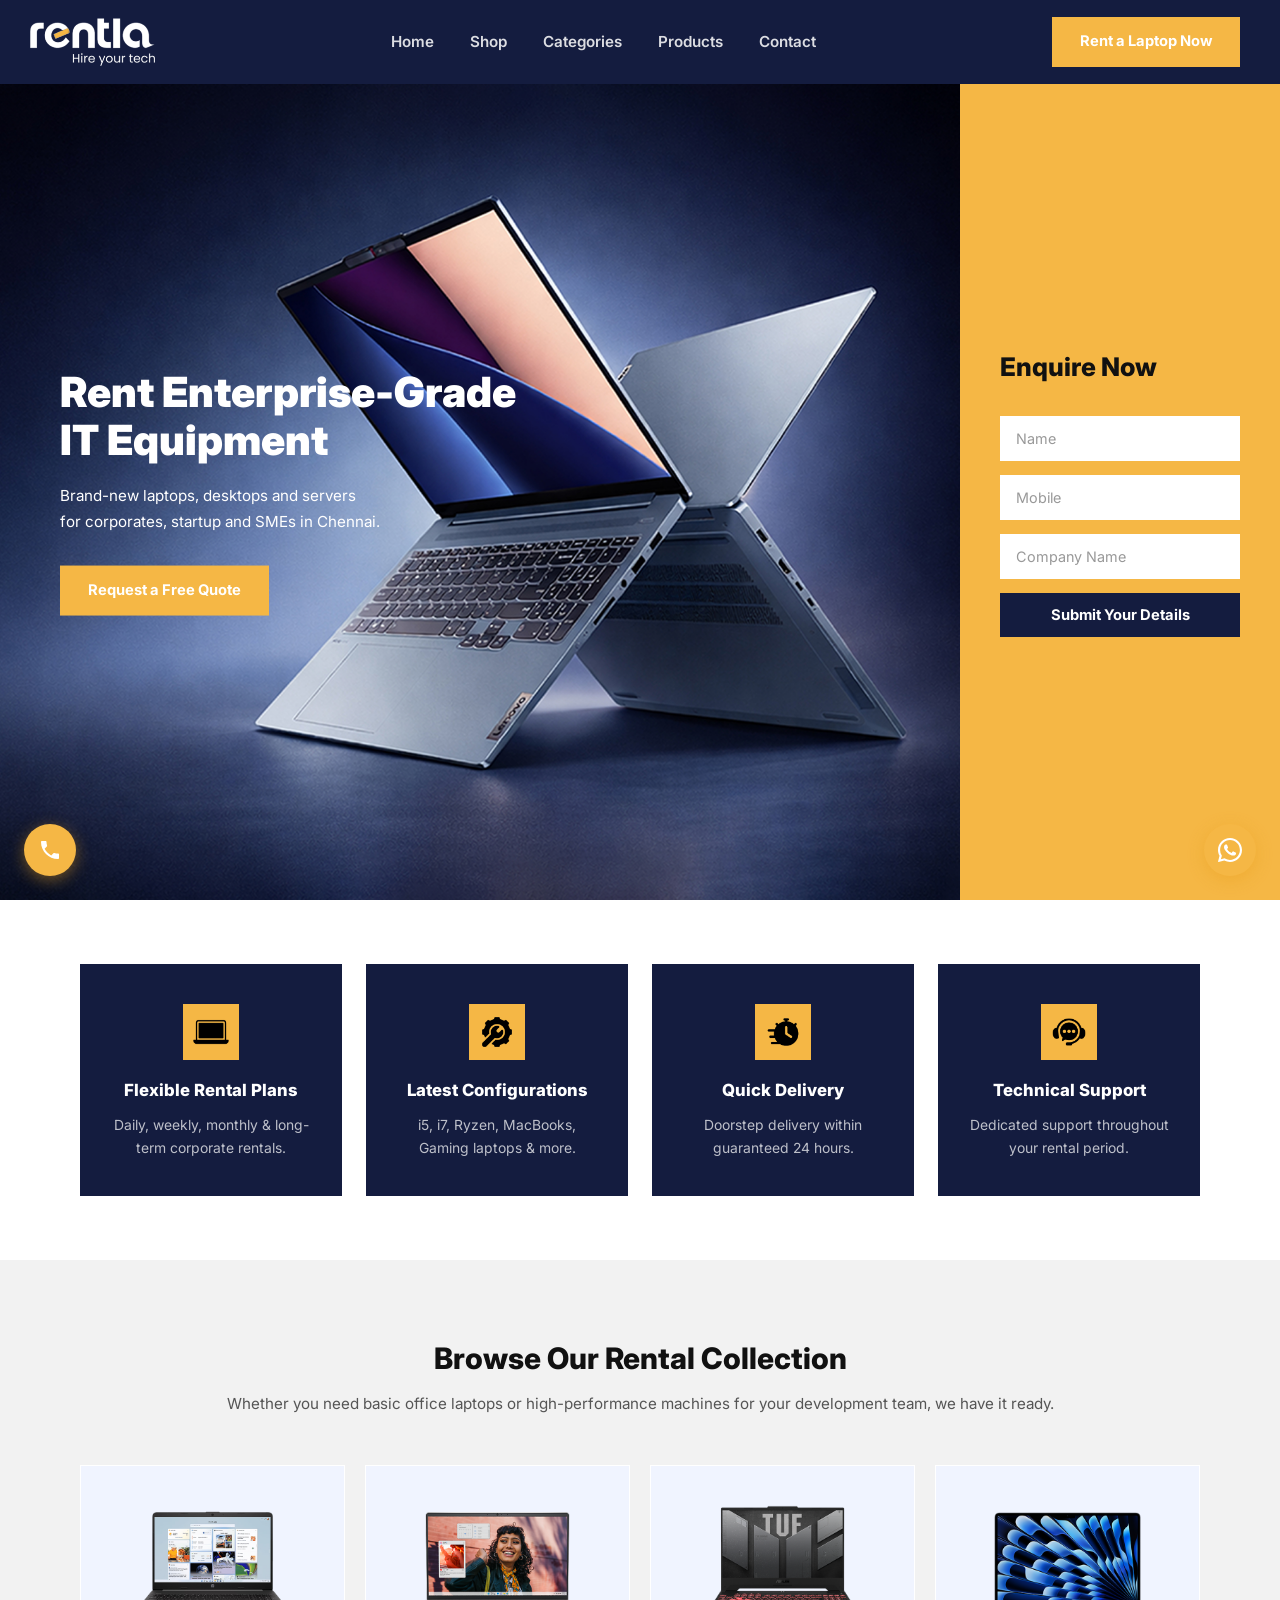
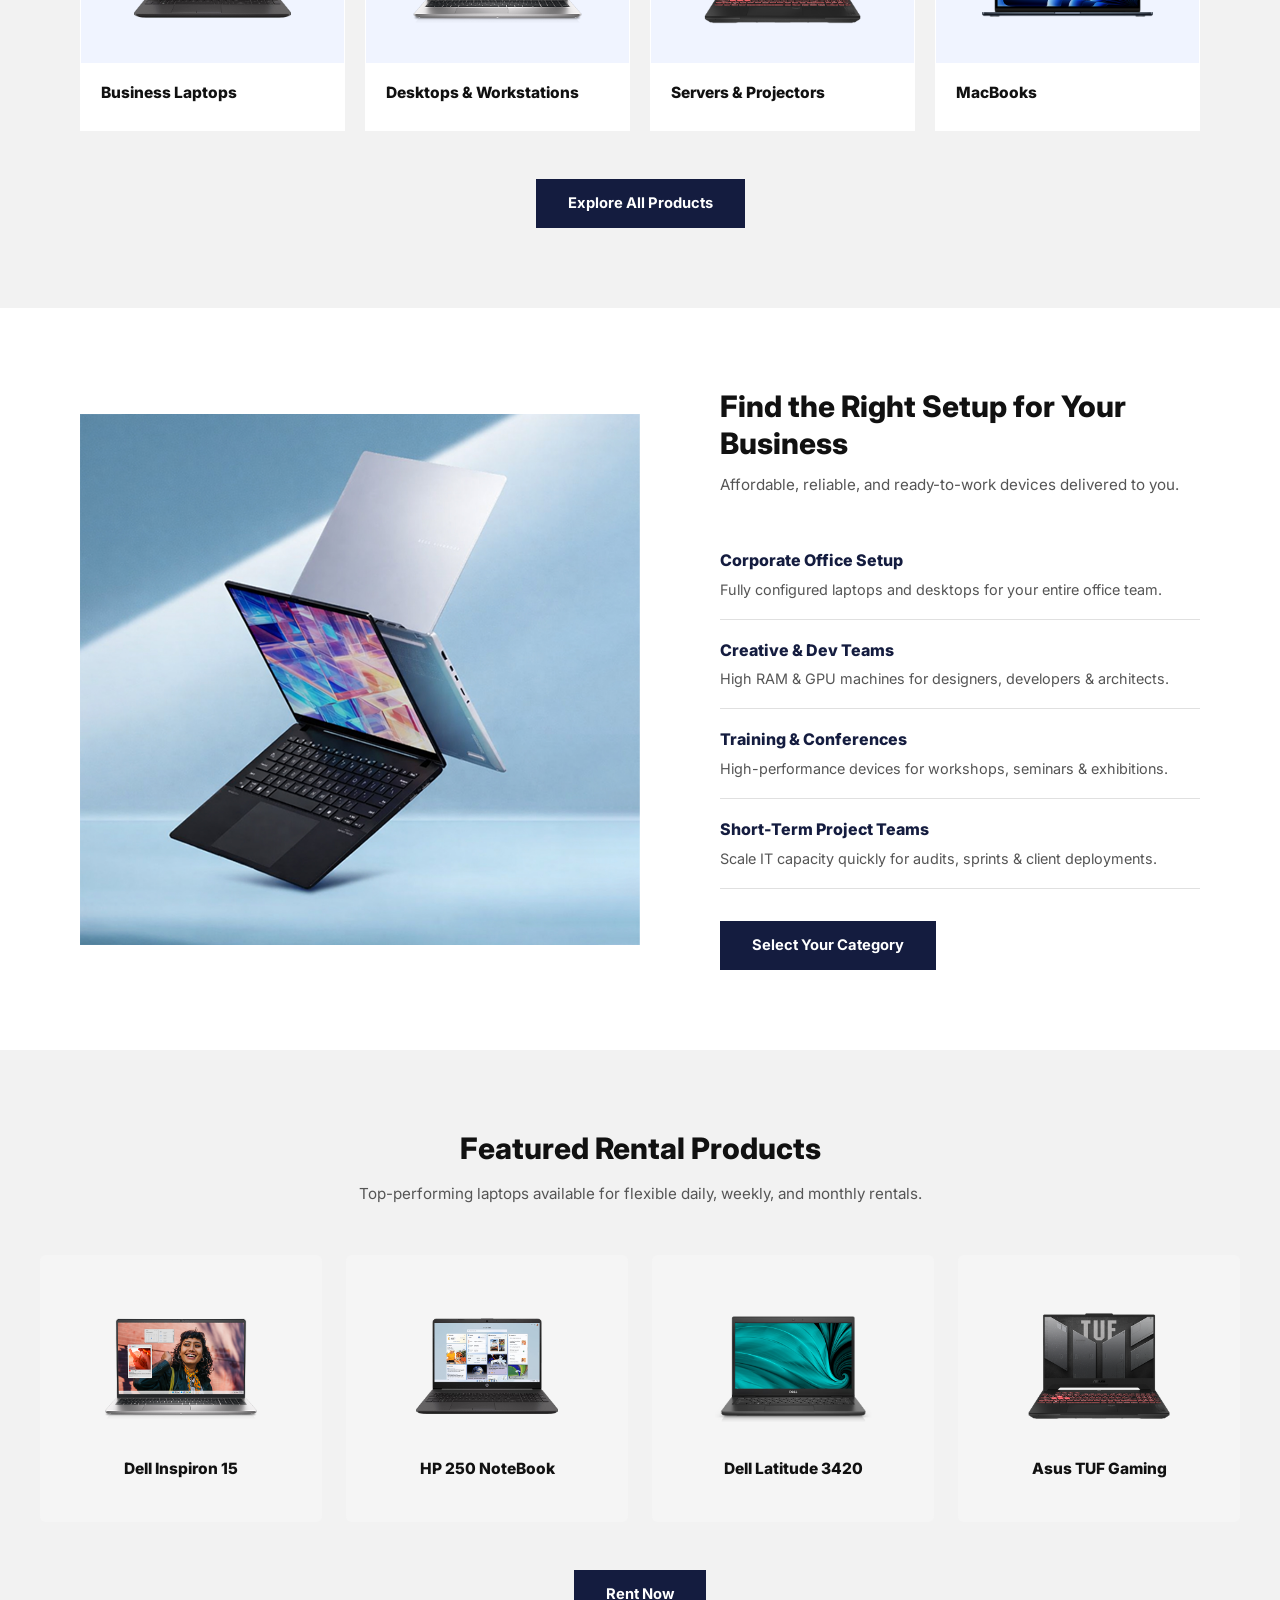
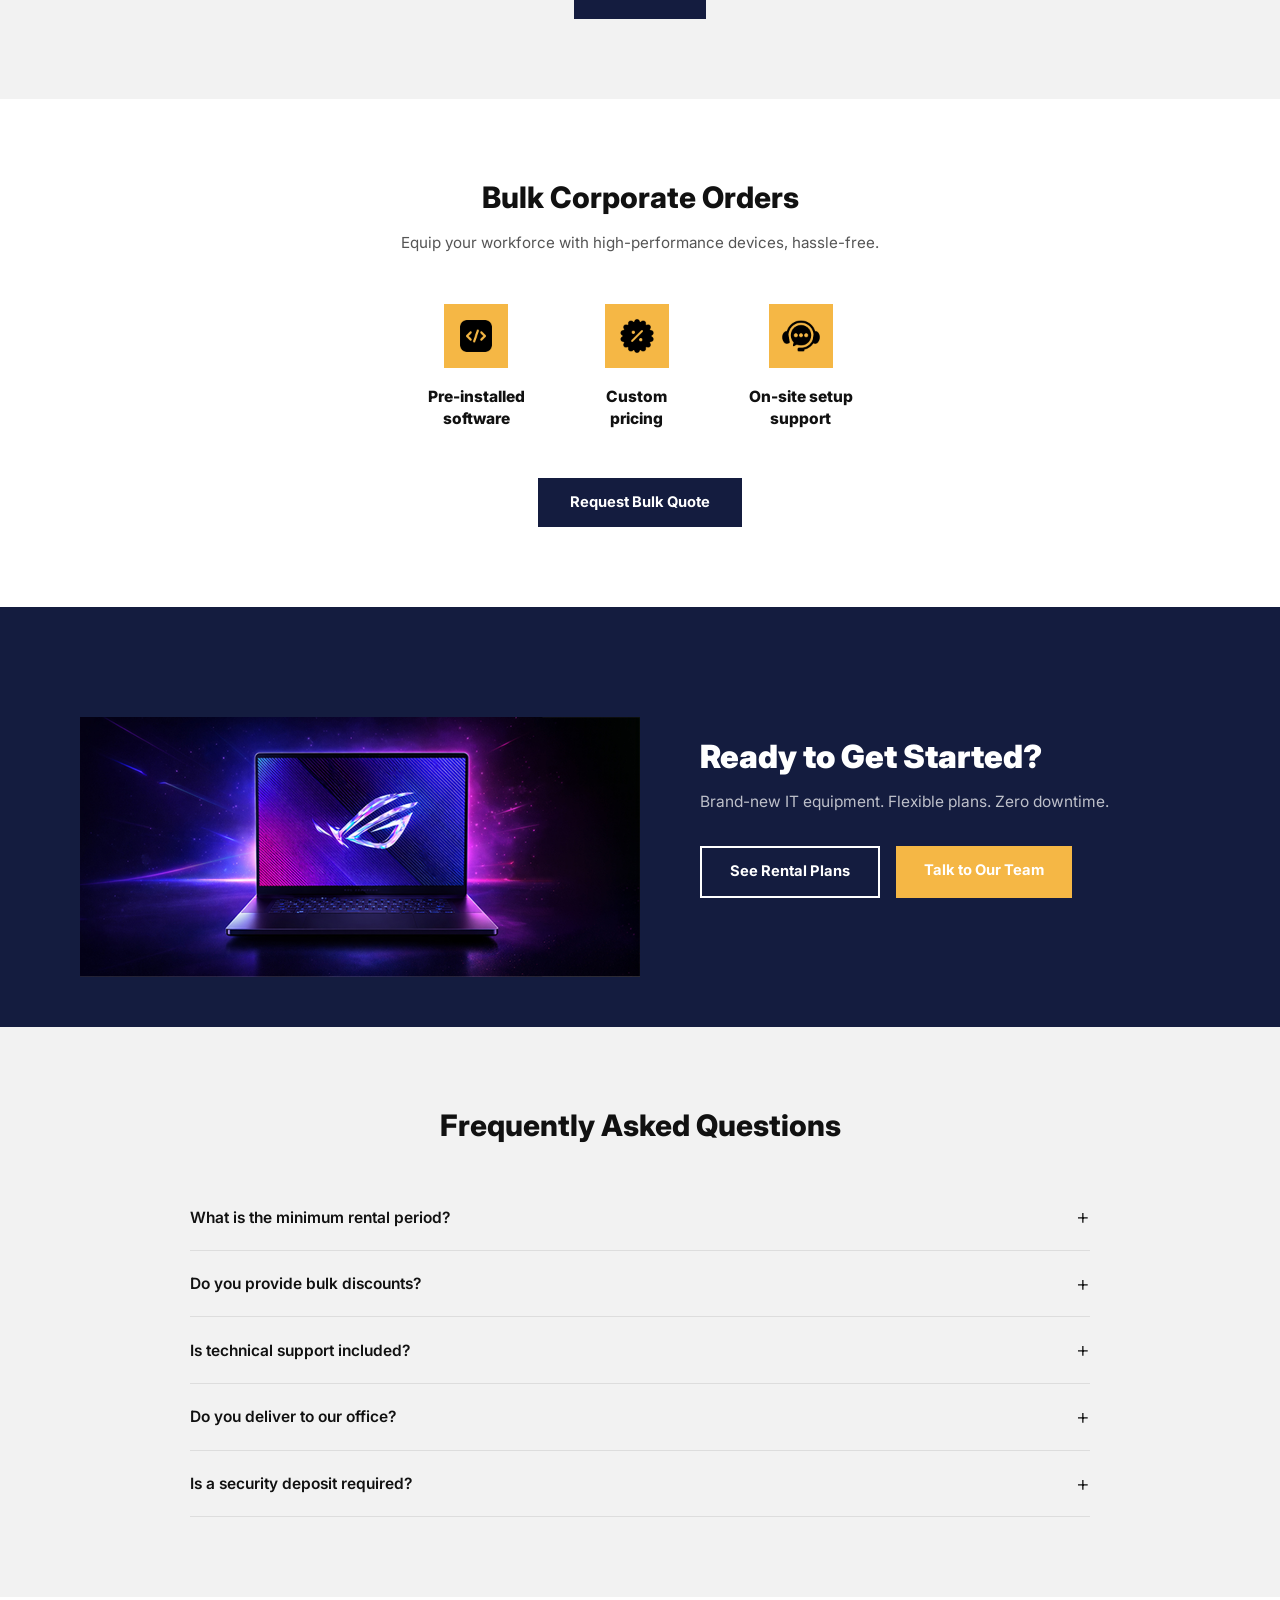
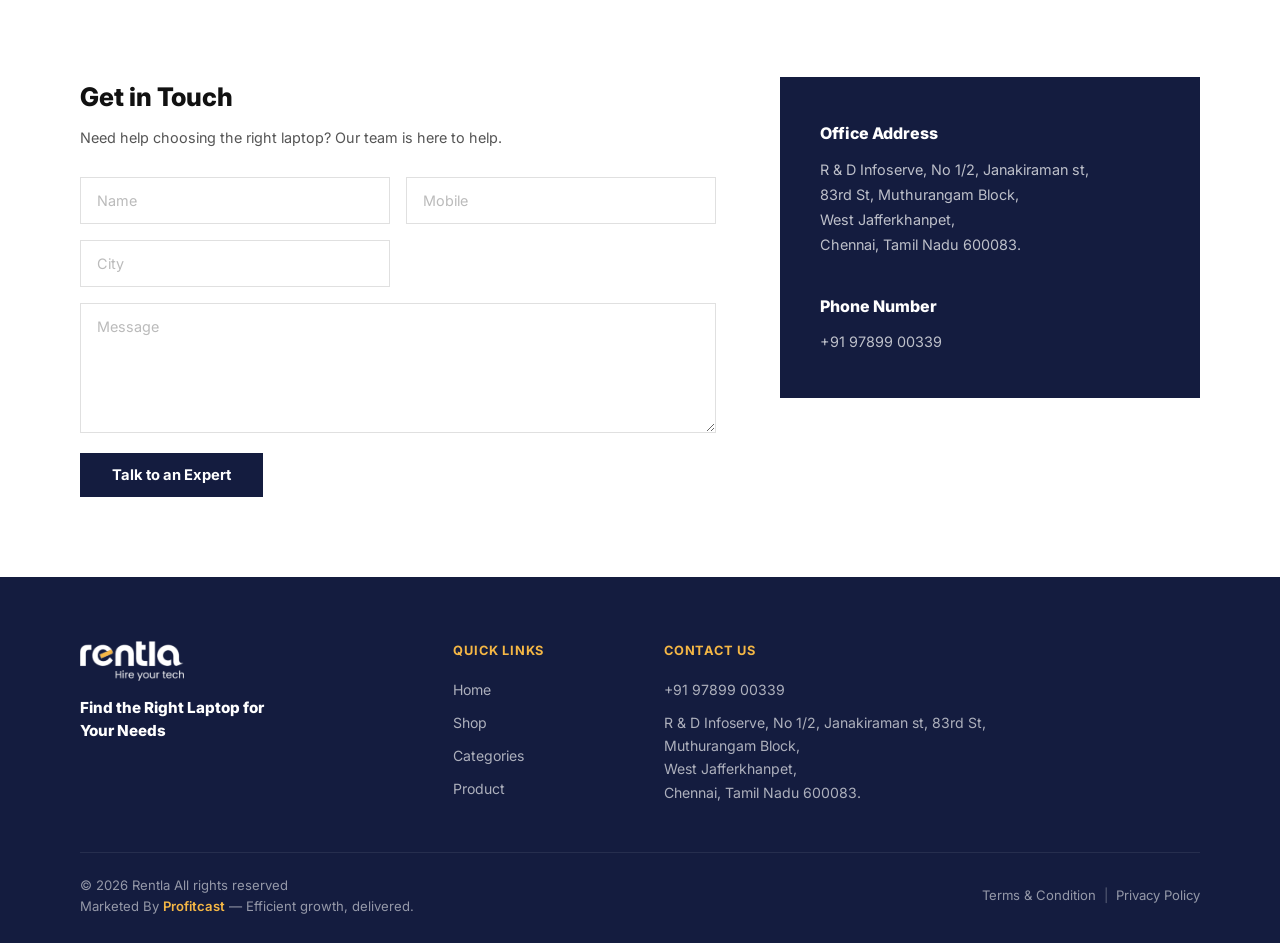
==== commit 59171ba2: "Update hero section: white text on desktop, black text on mobile" ====
--- a/index.html
+++ b/index.html
@@ -4,6 +4,7 @@
   <meta charset="UTF-8" />
   <meta name="viewport" content="width=device-width, initial-scale=1.0" />
   <title>Rentla — Hire Your Tech</title>
+  <link rel="icon" type="image/jpeg" href="assets/Favicon.jpeg" />
   <link rel="stylesheet" href="rentla_style.css" />
   <link rel="preconnect" href="https://fonts.googleapis.com" />
   <link rel="preconnect" href="https://fonts.gstatic.com" crossorigin />
@@ -45,7 +46,7 @@
   <section class="hero" id="home">
     <!-- Banner area with content -->
     <div class="hero-banner">
-      <img src="assets/Section 1/Hero Banner 1.jpg" alt="Banner" class="hero-banner-img" />
+      <img src="assets/Section 1/Hero Banner.jpeg" alt="Banner" class="hero-banner-img" />
       <div class="hero-text-block">
         <h1 class="hero-heading">Rent Enterprise-Grade IT Equipment</h1>
         <p class="hero-sub">Brand-new laptops, desktops and servers<br> for corporates, startup and SMEs in Chennai.</p>
@@ -352,7 +353,7 @@
         </div>
         <div class="info-block">
           <h4>Phone Number</h4>
-          <p>097899 00339</p>
+          <p>+91 97899 00339</p>
         </div>
       </div>
     </div>
@@ -377,7 +378,7 @@
       </div>
       <div class="footer-col">
         <h4 class="footer-heading">Contact Us</h4>
-        <p>097899 00339</p>
+        <p>+91 97899 00339</p>
         <p>R &amp; D Infoserve, No 1/2, Janakiraman st, 83rd St, Muthurangam Block,<br />West Jafferkhanpet,<br />Chennai, Tamil Nadu 600083.</p>
       </div>
      
--- a/rentla_style.css
+++ b/rentla_style.css
@@ -217,13 +217,13 @@
 .hero-heading {
   font-size: 2.6rem;
   font-weight: 900;
-  color: #000000;
+  color: var(--white);
   line-height: 1.15;
   margin-bottom: 18px;
 }
 .hero-sub {
   font-size: 0.95rem;
-  color: #444444;
+  color: var(--white);
   line-height: 1.7;
   margin-bottom: 32px;
 }
@@ -725,7 +725,21 @@
 }
 .float-wa:hover { transform: scale(1.08); box-shadow: 0 6px 24px rgba(232,160,32,0.55); }
 .float-left { left: 24px; }
-.float-right { right: 24px; }
+.float-right { right: 24px; bottom: 24px; }
+
+/* Zoho SalesIQ Chat Button Styling */
+#zsiq_float {
+  background: var(--yellow) !important;
+  bottom: 100px !important;
+  right: 24px !important;
+}
+#zsiq_float .zsiq_floatmain {
+  background: var(--yellow) !important;
+}
+#zsiq_float .zsiq_floatmain svg,
+#zsiq_float .zsiq_floatmain img {
+  filter: brightness(0) invert(1);
+}
 
 /* ══════════════════════════════════════════
    RESPONSIVE
@@ -740,11 +754,16 @@
 }
 
 /* Tablet View (≤1024px) */
-@media (max-width: 1024px) {
-  .hero-heading { font-size: 2.2rem; }
-  .hero-sub { font-size: 0.9rem; }
+@media (max-width: 1024px) and (min-width: 769px) {
+  .hero {
+    grid-template-columns: 2fr 1fr;
+  }
+  .hero-text-block {
+    display: none;
+  }
   .hero-banner-img { object-fit: cover; }
   .hero-form-section { padding: 48px 32px; }
+  .form-title { font-size: 1.4rem; }
 }
 
 /* Mobile View (≤768px) */
@@ -821,10 +840,12 @@
   .hero-heading {
     font-size: 1.8rem;
     margin-bottom: 16px;
+    color: #000000;
   }
   .hero-sub {
     font-size: 0.9rem;
     margin-bottom: 24px;
+    color: #000000;
   }
   .hero-text-block .btn-yellow {
     display: inline-block;
@@ -873,8 +894,14 @@
 
 /* Small Mobile (≤600px) */
 @media (max-width: 600px) {
-  .hero-heading { font-size: 1.6rem; }
-  .hero-sub { font-size: 0.85rem; }
+  .hero-heading { 
+    font-size: 1.6rem; 
+    color: #000000;
+  }
+  .hero-sub { 
+    font-size: 0.85rem; 
+    color: #000000;
+  }
   .browse-grid { grid-template-columns: 1fr; }
   .hero-banner-img {
     max-height: 300px;
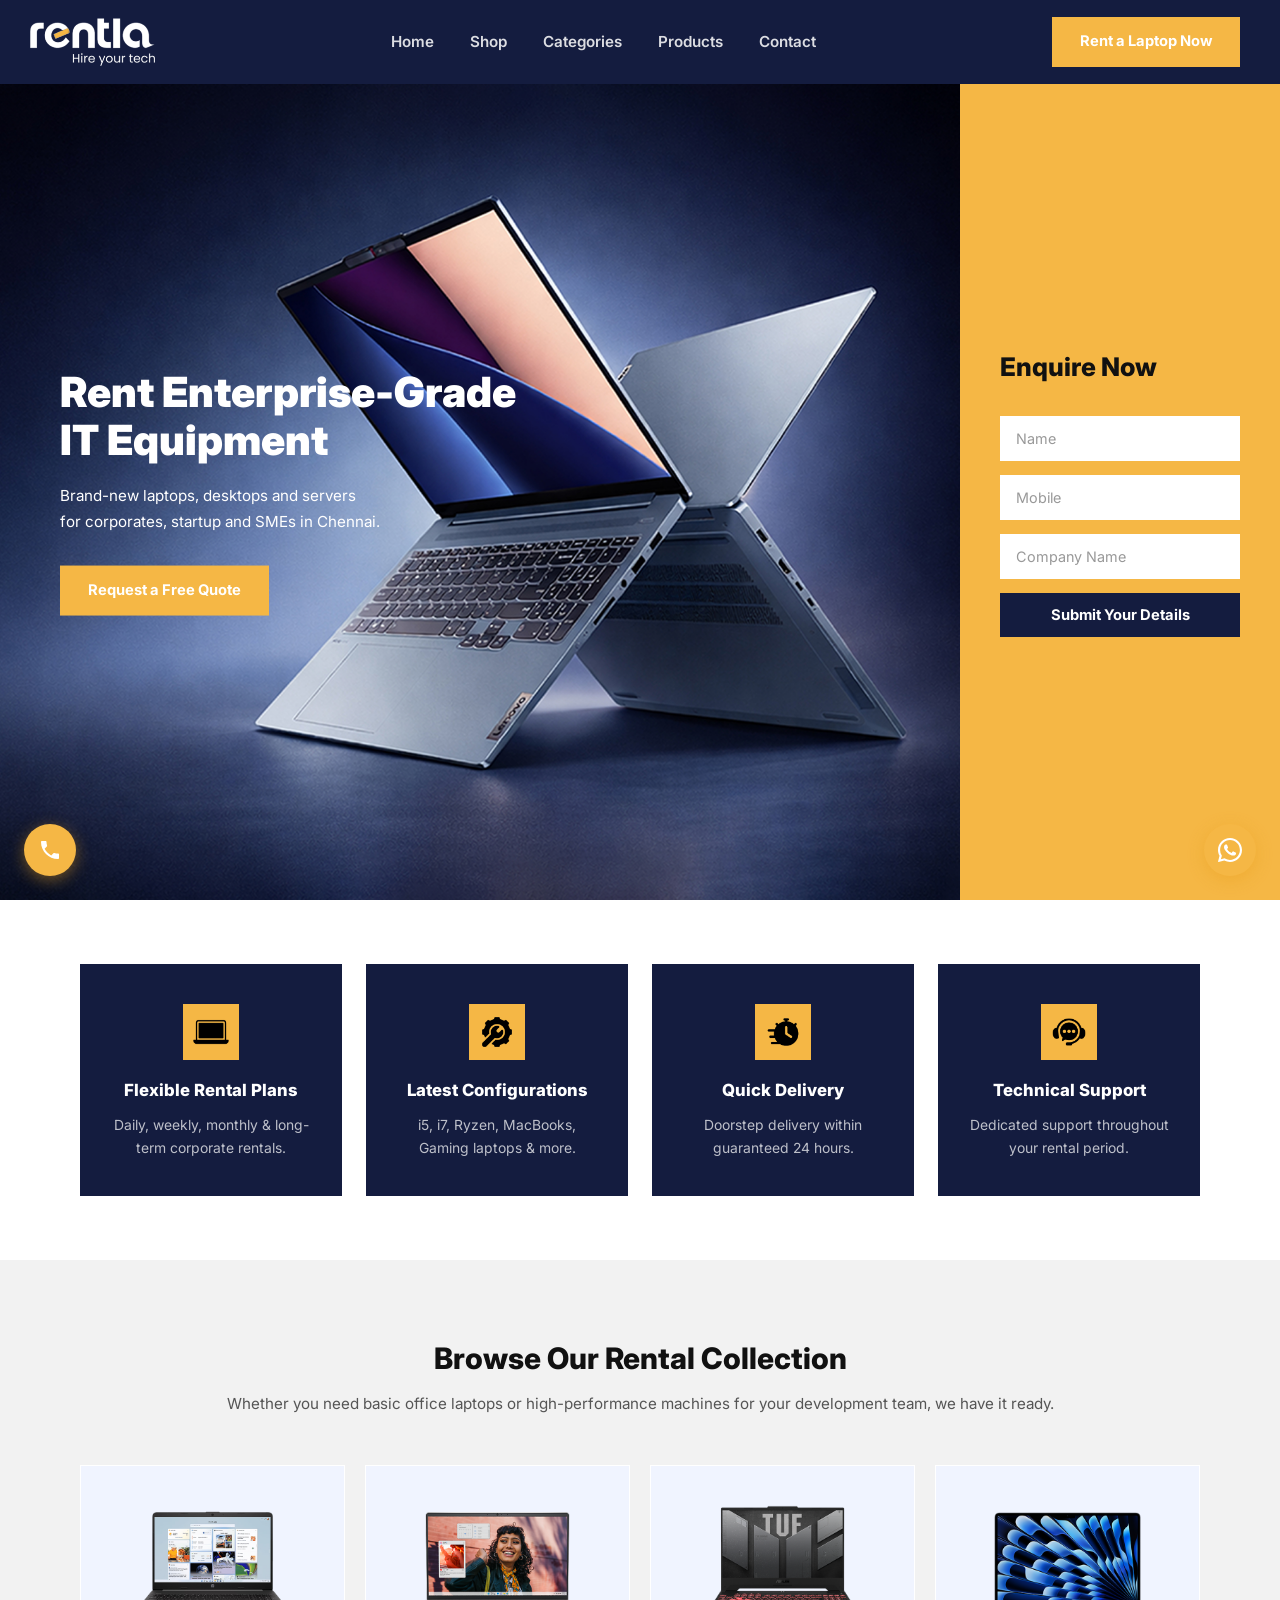
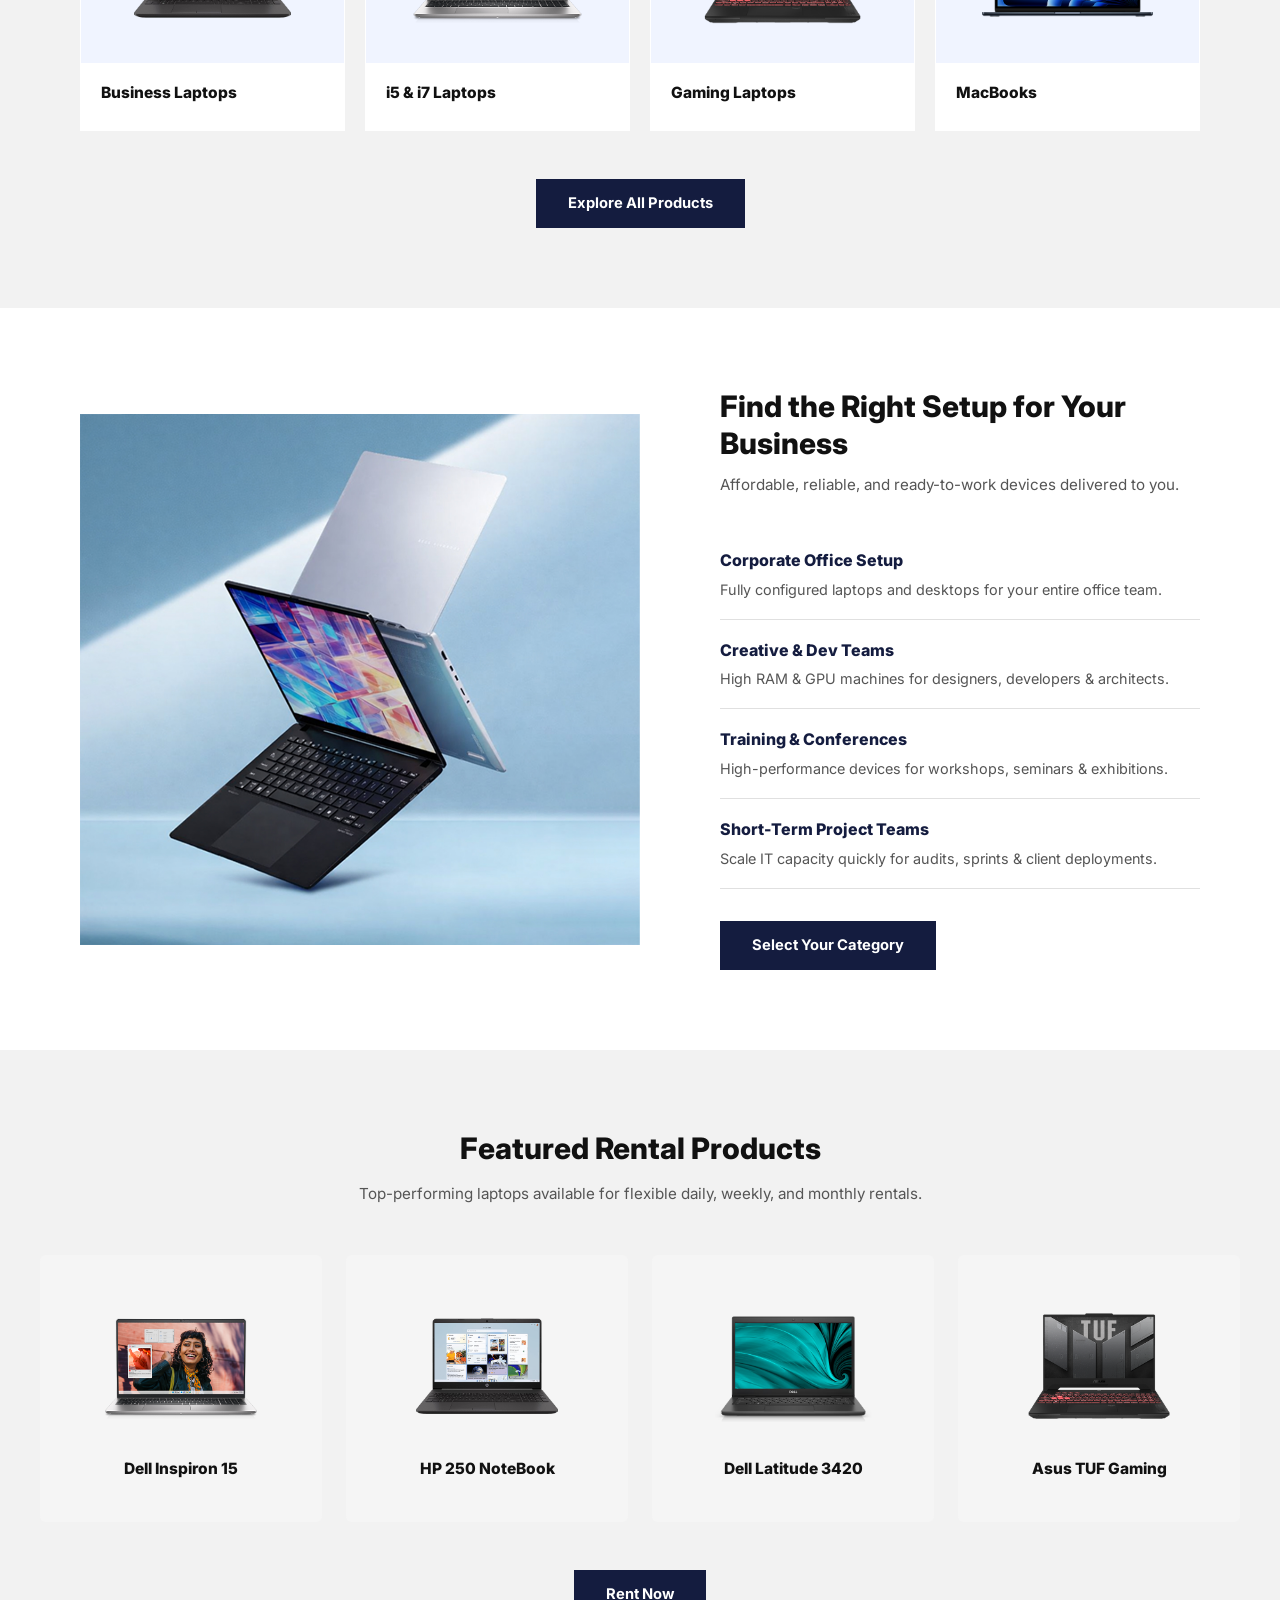
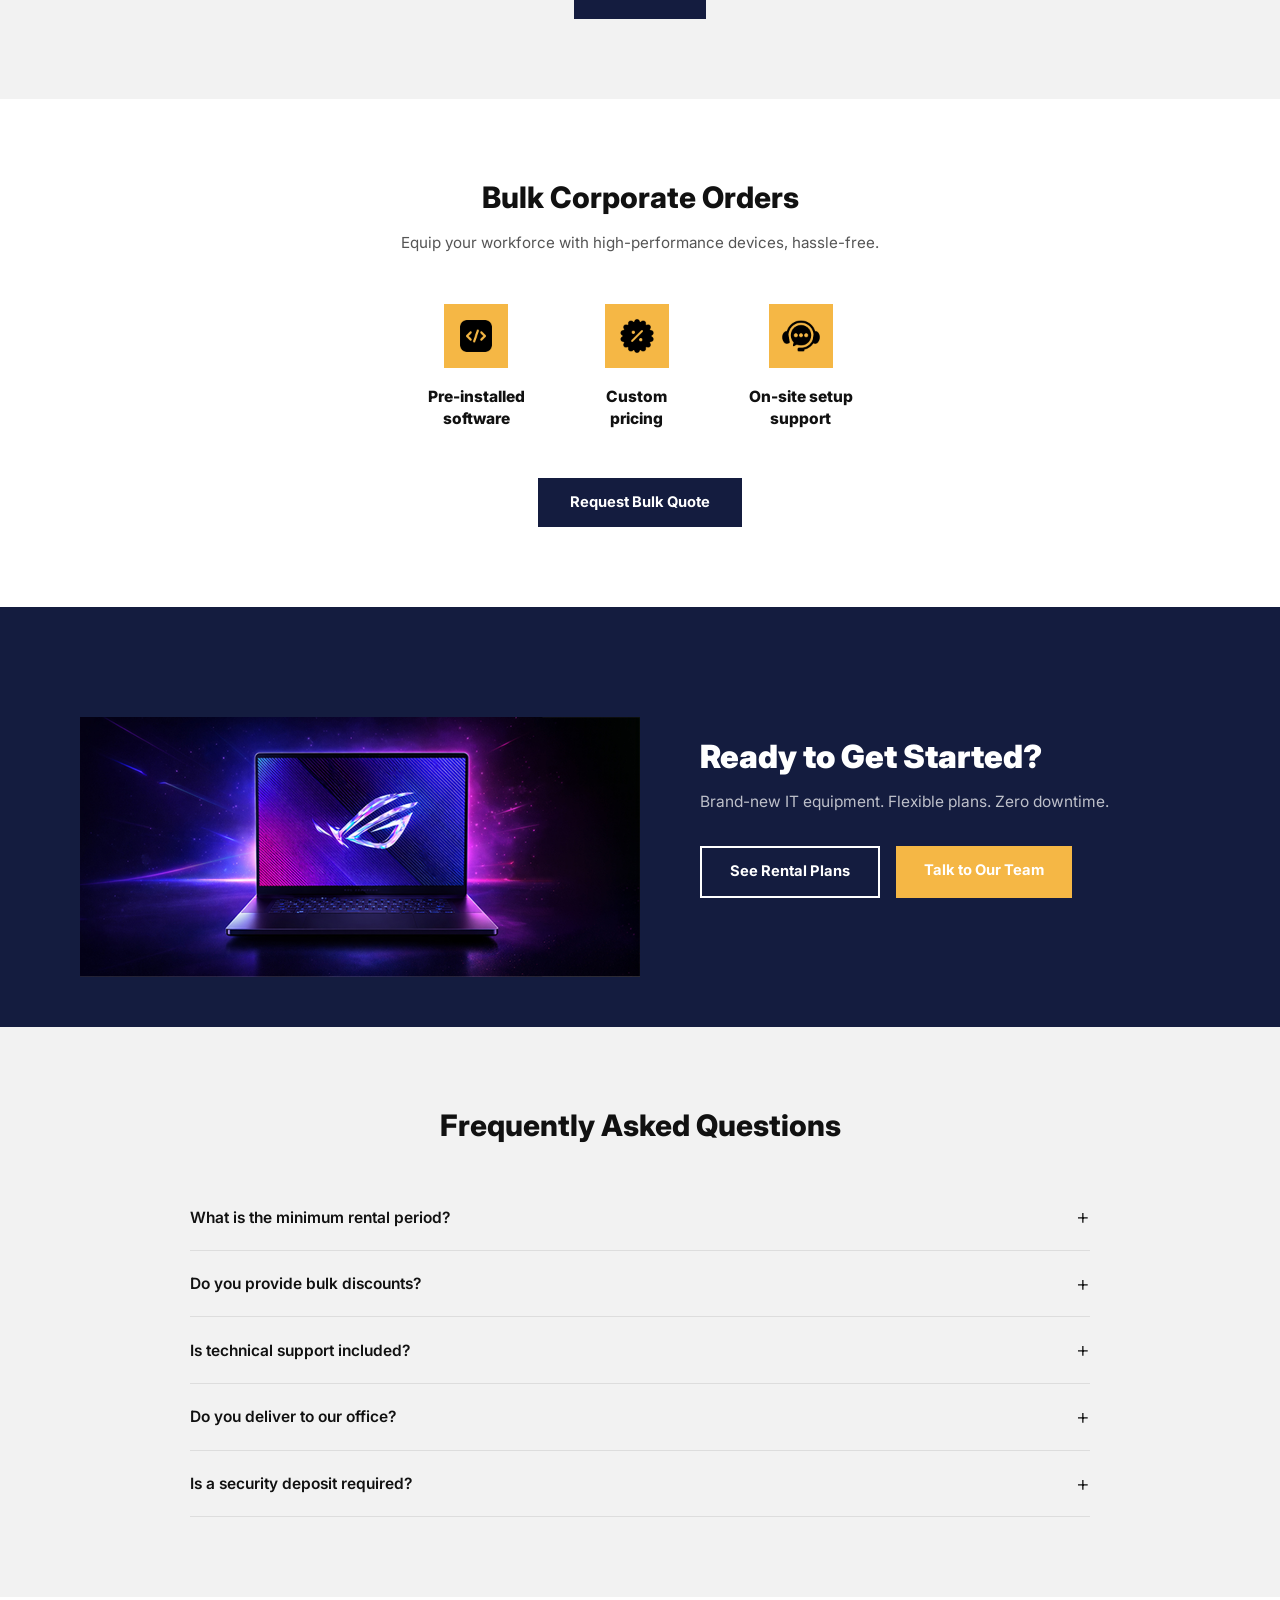
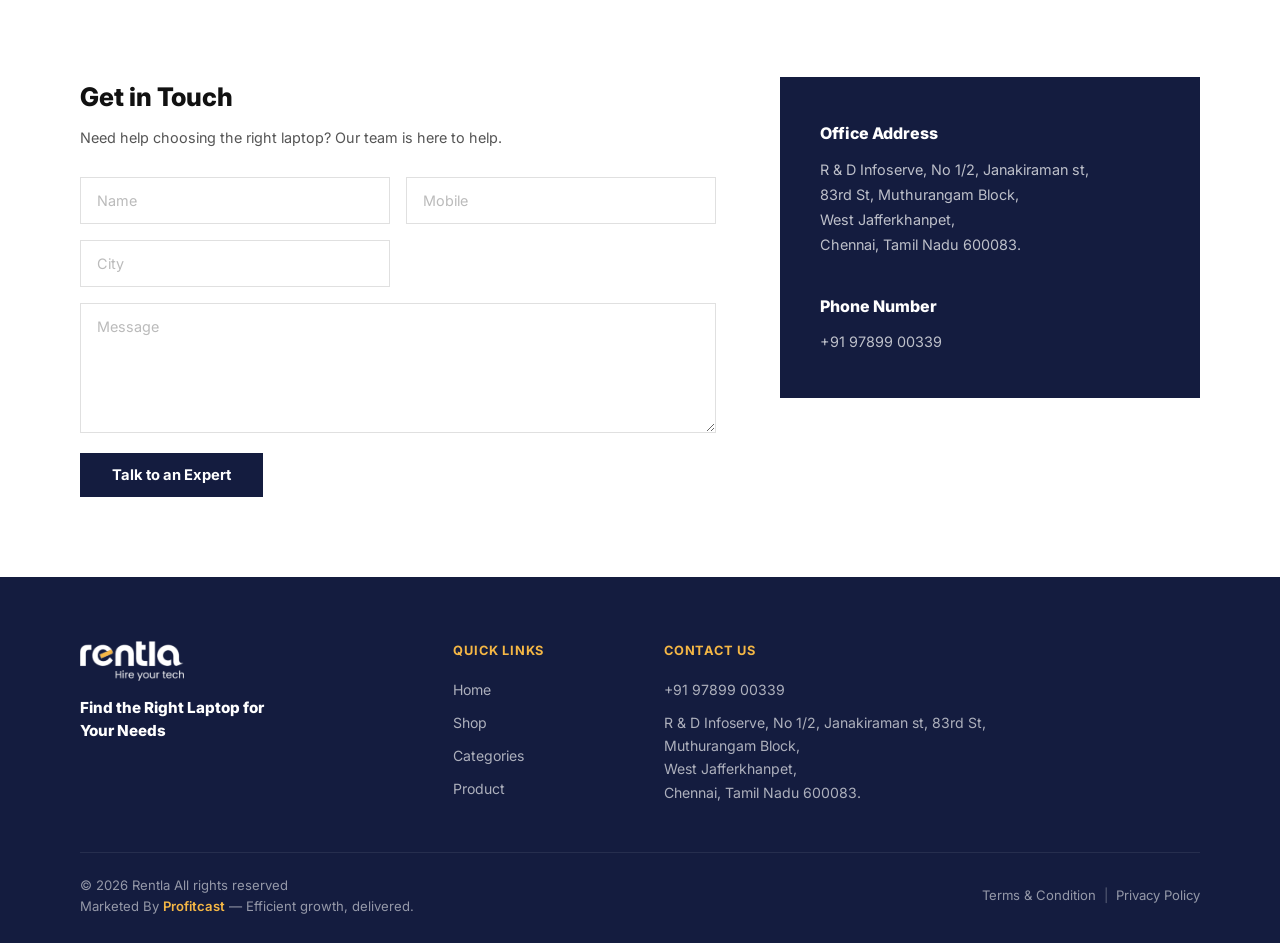
==== commit 8459dfb4: "Fix mobile banner display, update browse collection labels" ====
--- a/index.html
+++ b/index.html
@@ -9,8 +9,20 @@
   <link rel="preconnect" href="https://fonts.googleapis.com" />
   <link rel="preconnect" href="https://fonts.gstatic.com" crossorigin />
   <link href="https://fonts.googleapis.com/css2?family=Inter:wght@400;500;600;700;800;900&display=swap" rel="stylesheet" />
+  
+  <!-- Google Tag Manager -->
+  <script>(function(w,d,s,l,i){w[l]=w[l]||[];w[l].push({'gtm.start':
+  new Date().getTime(),event:'gtm.js'});var f=d.getElementsByTagName(s)[0],
+  j=d.createElement(s),dl=l!='dataLayer'?'&l='+l:'';j.async=true;j.src=
+  'https://www.googletagmanager.com/gtm.js?id='+i+dl;f.parentNode.insertBefore(j,f);
+  })(window,document,'script','dataLayer','GTM-WMFLW93');</script>
+  <!-- End Google Tag Manager -->
 </head>
 <body>
+  <!-- Google Tag Manager (noscript) -->
+  <noscript><iframe src="https://www.googletagmanager.com/ns.html?id=GTM-WMFLW93"
+  height="0" width="0" style="display:none;visibility:hidden"></iframe></noscript>
+  <!-- End Google Tag Manager (noscript) -->
 
   <!-- ════════════════════════════════
        NAVBAR
@@ -46,7 +58,8 @@
   <section class="hero" id="home">
     <!-- Banner area with content -->
     <div class="hero-banner">
-      <img src="assets/Section 1/Hero Banner.jpeg" alt="Banner" class="hero-banner-img" />
+      <img src="assets/Section 1/Hero Banner.jpeg" alt="Banner" class="hero-banner-img hero-banner-desktop" />
+      <img src="assets/Section 1/Mobile Banner.jpg.jpeg" alt="Banner" class="hero-banner-img hero-banner-mobile" />
       <div class="hero-text-block">
         <h1 class="hero-heading">Rent Enterprise-Grade IT Equipment</h1>
         <p class="hero-sub">Brand-new laptops, desktops and servers<br> for corporates, startup and SMEs in Chennai.</p>
@@ -121,13 +134,13 @@
             <div class="browse-img-wrap">
             <img src="assets/Section 3/Student Budget Laptops.png" alt="Desktops & Workstations" onerror="this.style.display='none'" />
           </div>
-          <p class="browse-label">Desktops &amp; Workstations</p>
+          <p class="browse-label">i5 &amp; i7 Laptops</p>
         </div>
         <div class="browse-card">
             <div class="browse-img-wrap">
             <img src="assets/Section 3/Gaming Laptops.png" alt="Servers & Projectors" onerror="this.style.display='none'" />
           </div>
-          <p class="browse-label">Servers &amp; Projectors</p>
+          <p class="browse-label">Gaming Laptops</p>
         </div>
         <div class="browse-card">
             <div class="browse-img-wrap">
@@ -406,5 +419,39 @@
 
   <script src="rentla_script.js"></script>
   <script>window.$zoho=window.$zoho || {};$zoho.salesiq=$zoho.salesiq||{ready:function(){}}</script><script id="zsiqscript" src="https://salesiq.zohopublic.in/widget?wc=siq452d824dff8b361546d7affd95828c3ce24833e0c19e27c3ea6c1179c3ddd22b" defer></script>
+
+  <script>
+    // Initialize dataLayer for GTM (already initialized by GTM script above)
+    window.dataLayer = window.dataLayer || [];
+    
+    $zoho.salesiq.ready = function () {
+    
+      /* Track when chat ends - Conversion Event */
+    
+      $zoho.salesiq.chat.end(function () {
+    
+          // Track Zoho chat end as conversion
+          dataLayer.push({
+              event: "zoho_chat_end",
+              chat_status: "completed",
+              event_category: "conversion",
+              event_label: "zoho_chat_completed",
+              conversion_type: "chat_contact"
+          });
+          
+          // Track Google Ads conversion for Chat End
+          dataLayer.push({
+              event: "conversion",
+              send_to: "AW-CONVERSION_ID/CHAT_CONVERSION_LABEL", // Replace with your Chat conversion label
+              value: 1.0,
+              currency: "INR",
+              conversion_type: "zoho_chat_end"
+          });
+    
+      });
+    
+    };
+    
+    </script>
 </body>
 </html>
--- a/rentla_style.css
+++ b/rentla_style.css
@@ -203,6 +203,14 @@
   grid-row: 1;
   grid-column: 1;
 }
+/* Desktop banner - show on desktop, hide on mobile */
+.hero-banner-desktop {
+  display: block;
+}
+/* Mobile banner - hide on desktop, show on mobile */
+.hero-banner-mobile {
+  display: none;
+}
 .hero-text-block {
   max-width: 500px;
   position: absolute;
@@ -762,6 +770,9 @@
     display: none;
   }
   .hero-banner-img { object-fit: cover; }
+  /* Show mobile banner, hide desktop banner on tablet */
+  .hero-banner-desktop { display: none; }
+  .hero-banner-mobile { display: block; }
   .hero-form-section { padding: 48px 32px; }
   .form-title { font-size: 1.4rem; }
 }
@@ -801,56 +812,62 @@
     flex-direction: column;
   }
   .hero-banner {
-    padding: 40px 20px 0;
-    min-height: auto;
+    padding: 0;
+    min-height: auto !important;
     order: 1;
     position: relative;
-    display: flex;
-    flex-direction: column;
+    display: block;
     background: none;
     overflow: visible;
+    width: 100%;
     grid-template-rows: none;
   }
   .hero-banner-img {
-    order: 4;
+    order: 1;
     width: 100%;
-    height: auto;
-    min-height: auto;
-    max-height: 400px;
+    height: auto !important;
+    min-height: auto !important;
+    max-height: none;
     object-fit: contain;
     object-position: center;
-    margin: 0 auto 32px;
-    padding: 0 20px;
+    margin: 0;
+    padding: 0;
     position: relative;
     display: block;
+    z-index: 1;
     grid-row: auto;
     grid-column: auto;
   }
+  /* Show mobile banner, hide desktop banner on mobile */
+  .hero-banner-desktop { display: none; }
+  .hero-banner-mobile { display: block; }
   .hero-text-block {
-    position: relative;
-    top: auto;
-    left: auto;
-    transform: none;
+    position: absolute;
+    top: 35%;
+    left: 20px;
+    right: 20px;
+    transform: translateY(-50%);
     max-width: 100%;
-    order: 1;
-    margin-bottom: 24px;
+    order: 2;
+    margin-bottom: 0;
     padding: 0;
-    z-index: 1;
+    z-index: 2;
+    text-align: center;
   }
   .hero-heading {
     font-size: 1.8rem;
     margin-bottom: 16px;
-    color: #000000;
+    color: var(--white);
+    text-shadow: 0 2px 8px rgba(0, 0, 0, 0.5);
   }
   .hero-sub {
     font-size: 0.9rem;
     margin-bottom: 24px;
-    color: #000000;
+    color: var(--white);
+    text-shadow: 0 1px 4px rgba(0, 0, 0, 0.5);
   }
   .hero-text-block .btn-yellow {
-    display: inline-block;
-    width: auto;
-    margin-bottom: 32px;
+    display: none;
   }
   .hero-right {
     min-height: auto;
@@ -896,17 +913,30 @@
 @media (max-width: 600px) {
   .hero-heading { 
     font-size: 1.6rem; 
-    color: #000000;
+    color: var(--white);
+    text-shadow: 0 2px 8px rgba(0, 0, 0, 0.5);
   }
   .hero-sub { 
     font-size: 0.85rem; 
-    color: #000000;
+    color: var(--white);
+    text-shadow: 0 1px 4px rgba(0, 0, 0, 0.5);
   }
   .browse-grid { grid-template-columns: 1fr; }
+  .hero-banner {
+    min-height: auto;
+  }
   .hero-banner-img {
-    max-height: 300px;
-    padding: 0 10px;
-  }
+    min-height: auto;
+    max-height: none;
+    padding: 0;
+  }
+  .hero-text-block {
+    left: 15px;
+    right: 15px;
+  }
+  /* Ensure mobile banner is shown on small mobile */
+  .hero-banner-desktop { display: none; }
+  .hero-banner-mobile { display: block; }
 }
 
 /* ═══════════════════════════════════════════
